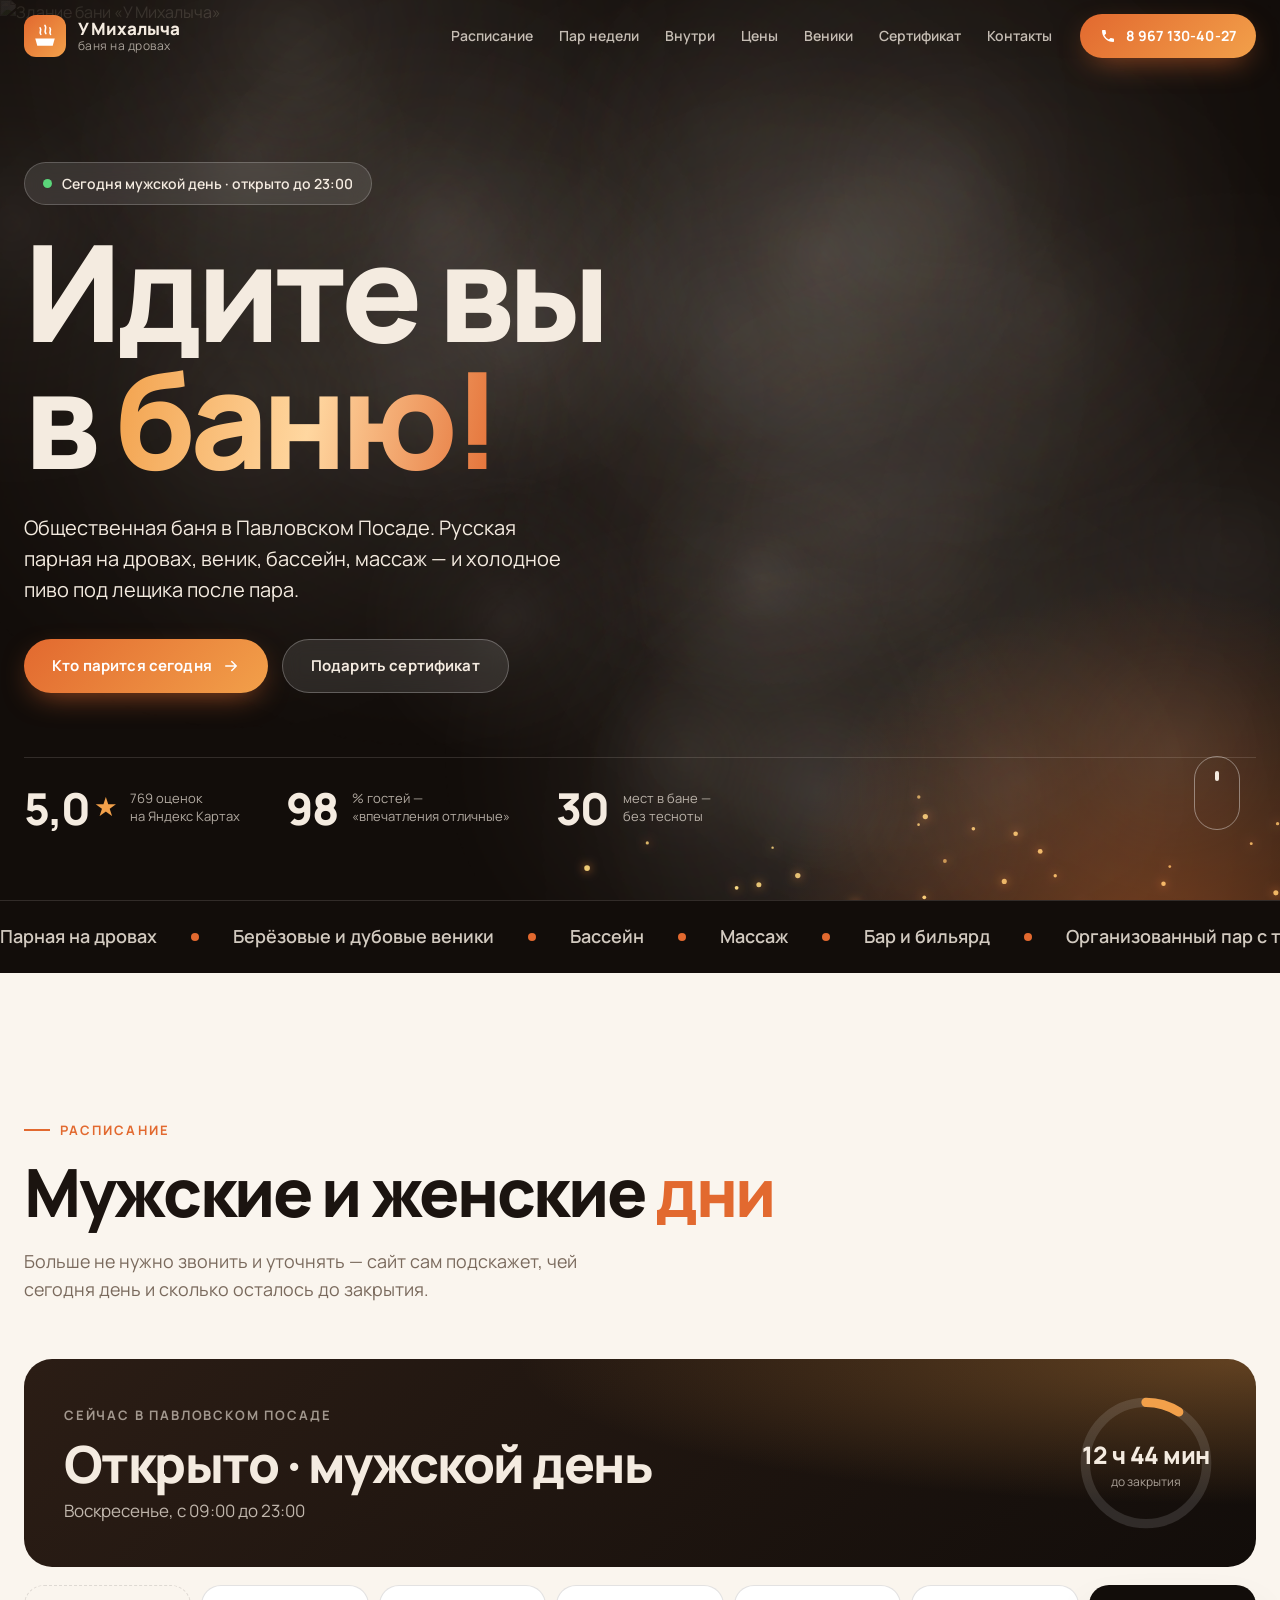
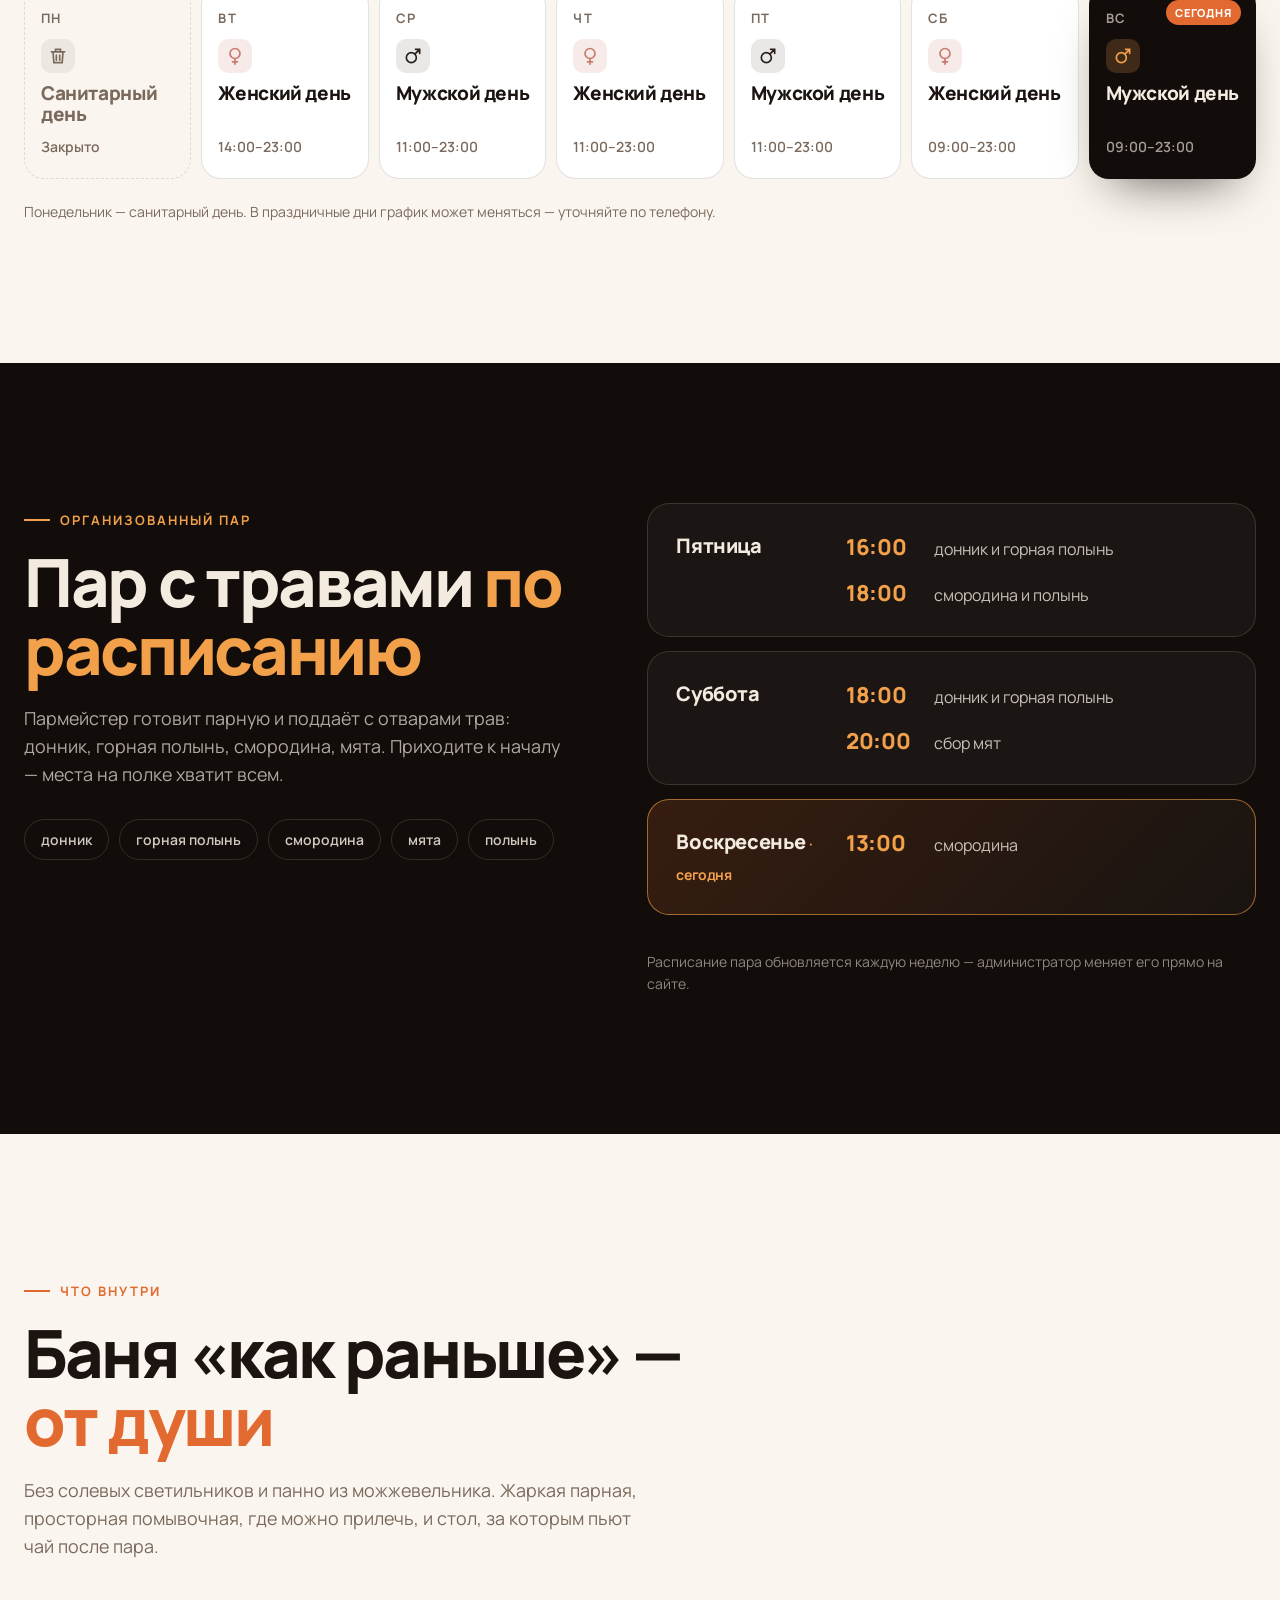
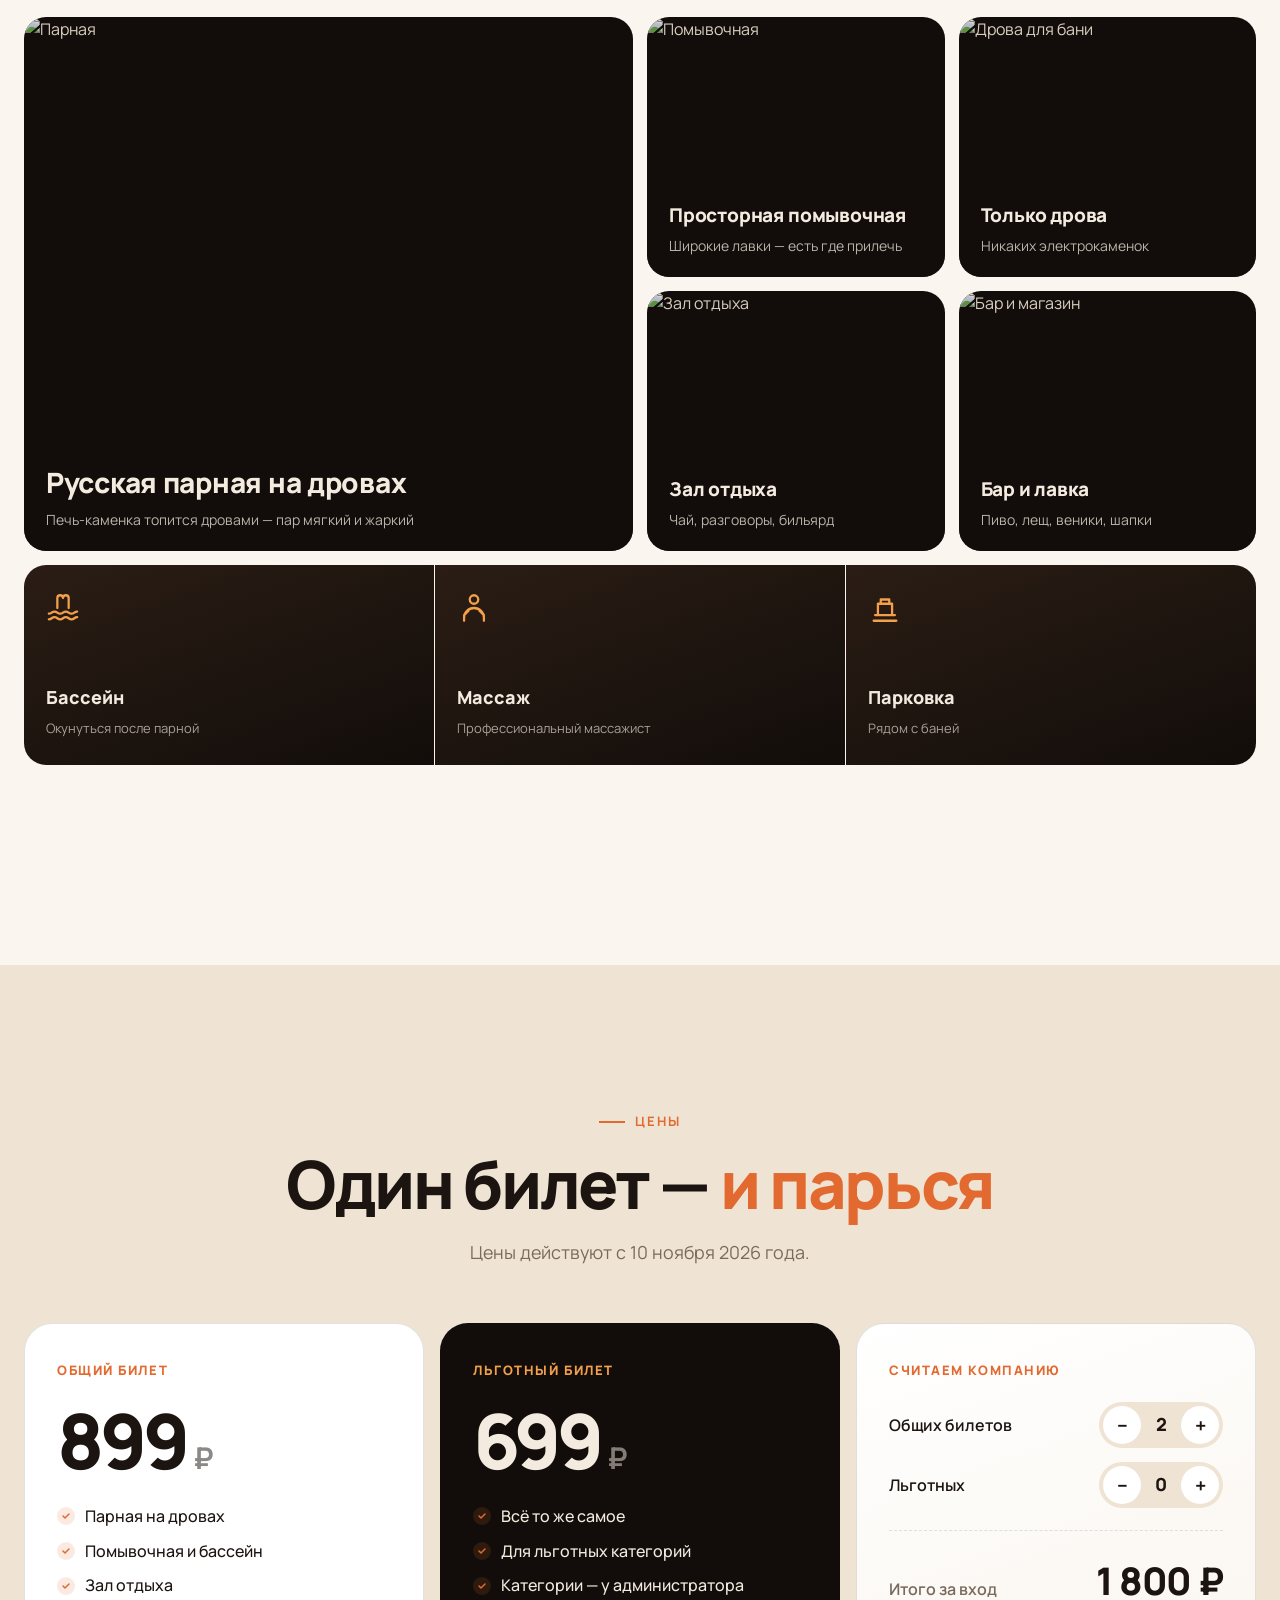
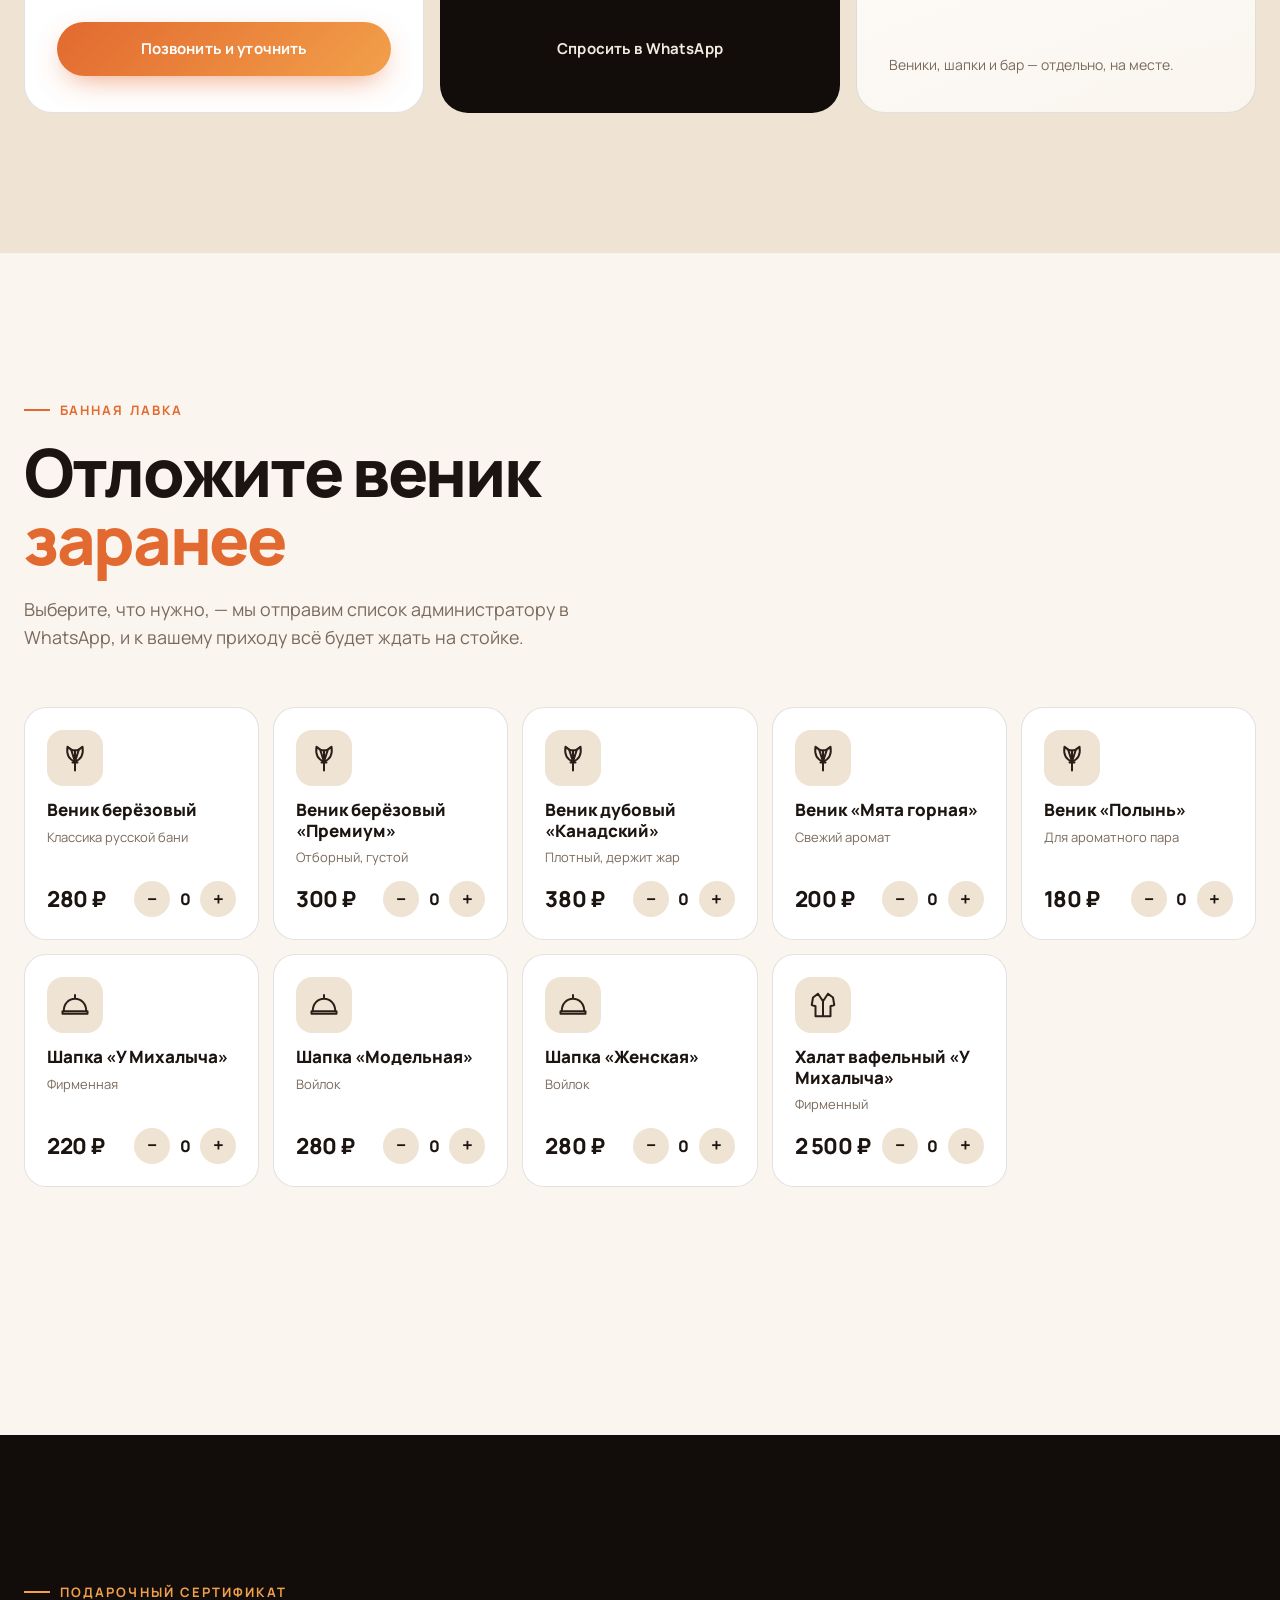
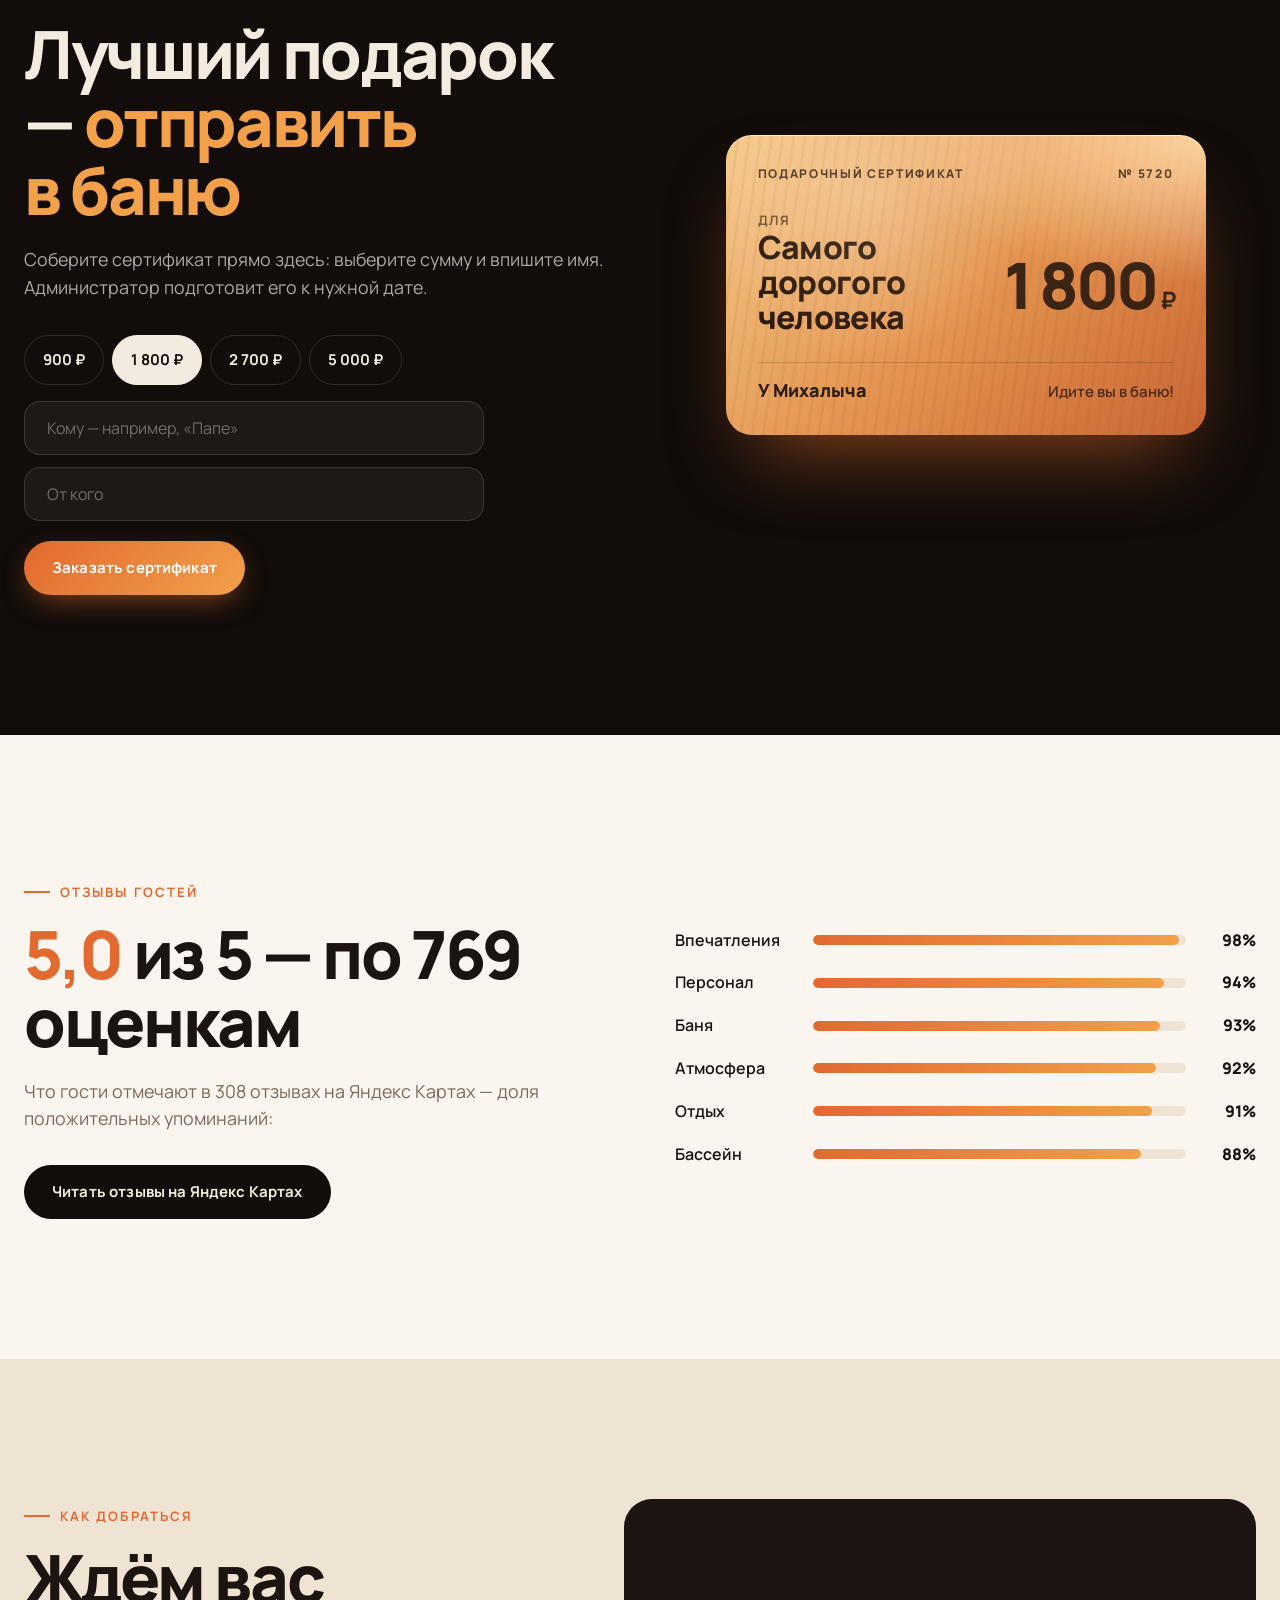
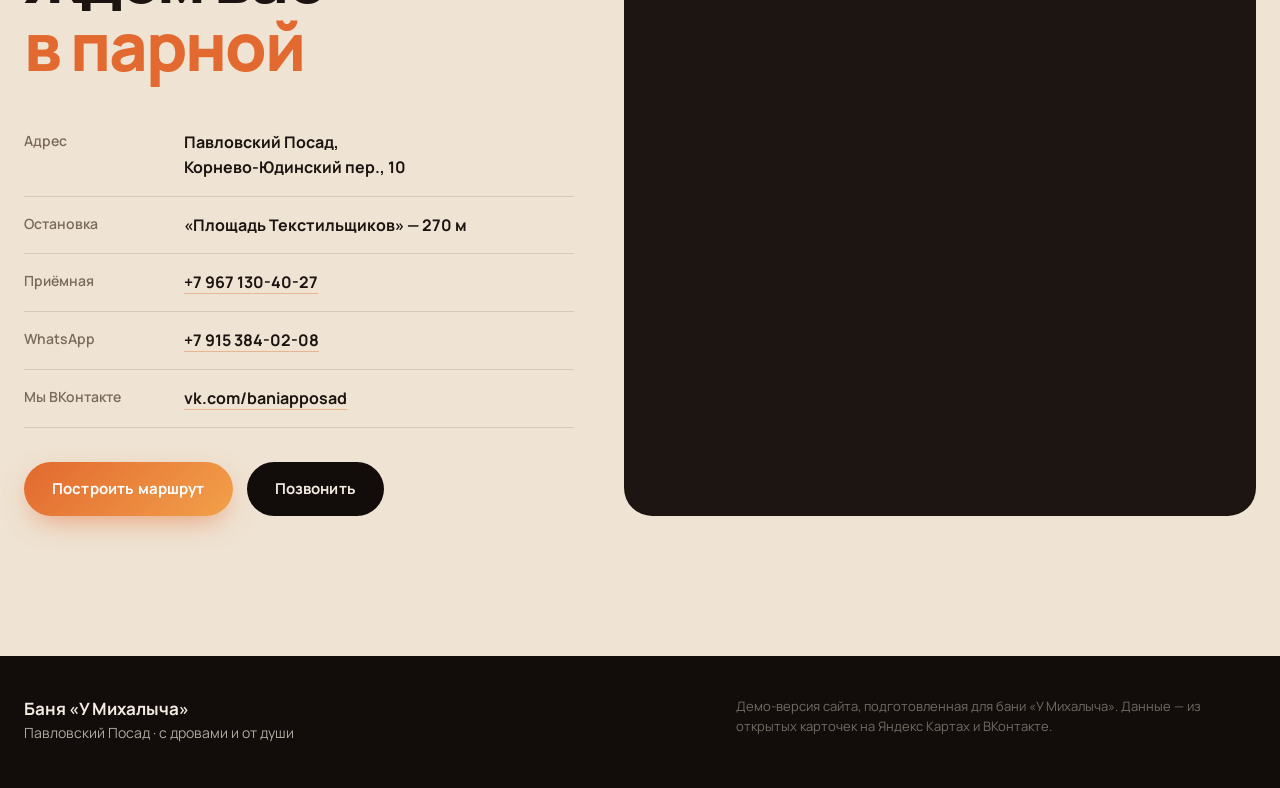
==== banya/index.html @ 4abc7ba4 "Папка бани: banya Co-Authored-By: Claude Opus 5.5 <noreply@anthropic.com>" ====
<!doctype html>
<html lang="ru">
<head>
  <meta charset="utf-8">
  <meta name="viewport" content="width=device-width, initial-scale=1">
  <meta name="robots" content="noindex, nofollow">
  <title>Баня «У Михалыча» — общественная баня на дровах в Павловском Посаде</title>
  <meta name="description" content="Русская парная на дровах, бассейн, массаж и бар. Расписание мужских и женских дней, цены, организованный пар, подарочные сертификаты. Павловский Посад, Корнево-Юдинский пер., 10.">
  <meta name="theme-color" content="#120d0a">
  <link rel="preconnect" href="https://fonts.googleapis.com">
  <link rel="preconnect" href="https://fonts.gstatic.com" crossorigin>
  <link href="https://fonts.googleapis.com/css2?family=Manrope:wght@300;400;500;600;700;800&display=swap" rel="stylesheet">
  <style>
/* ===== Баня «У Михалыча» ===== */
:root {
  --coal: #120d0a;
  --coal-2: #1c1511;
  --wood: #2a1f18;
  --cream: #f4ebe0;
  --paper: #faf5ee;
  --sand: #efe3d3;
  --ink: #1b1410;
  --muted: #7a6a5d;
  --ember: #e2692f;
  --ember-2: #f2a04a;
  --honey: #d9a35b;
  --rose: #c9786b;
  --line: rgba(27, 20, 16, .12);
  --line-light: rgba(244, 235, 224, .14);
  --radius: 22px;
  --ease: cubic-bezier(.2, .7, .2, 1);
  --header-h: 72px;
}

* { box-sizing: border-box; margin: 0; padding: 0; }
html { scroll-behavior: smooth; scroll-padding-top: var(--header-h); }
body {
  font-family: 'Manrope', system-ui, sans-serif;
  color: var(--ink);
  background: var(--paper);
  line-height: 1.55;
  -webkit-font-smoothing: antialiased;
  overflow-x: hidden;
}
img { display: block; max-width: 100%; }
a { color: inherit; text-decoration: none; }
button { font: inherit; cursor: pointer; border: 0; background: none; color: inherit; }
em { font-style: normal; font-weight: inherit; }

.container { width: min(1240px, 100% - 48px); margin-inline: auto; }

/* ===== Кнопки ===== */
.btn {
  display: inline-flex; align-items: center; justify-content: center; gap: 10px;
  min-height: 54px; padding: 0 28px; border-radius: 999px;
  font-weight: 700; font-size: 15px; letter-spacing: .01em; white-space: nowrap;
  transition: transform .35s var(--ease), background .3s, box-shadow .3s, color .3s;
}
.btn svg { width: 18px; height: 18px; transition: transform .35s var(--ease); }
.btn:hover { transform: translateY(-2px); }
.btn:hover svg { transform: translateX(3px); }
.btn-ember { background: linear-gradient(135deg, var(--ember), var(--ember-2)); color: #fff; box-shadow: 0 10px 30px -10px rgba(226, 105, 47, .7); }
.btn-ember:hover { box-shadow: 0 16px 40px -10px rgba(226, 105, 47, .85); }
.btn-glass { background: rgba(255, 255, 255, .1); color: var(--cream); border: 1px solid rgba(255, 255, 255, .25); backdrop-filter: blur(10px); }
.btn-glass:hover { background: rgba(255, 255, 255, .18); }
.btn-dark { background: var(--coal); color: var(--cream); }
.btn-sm { min-height: 44px; padding: 0 20px; font-size: 14px; }

/* ===== Шапка ===== */
.header {
  position: fixed; inset: 0 0 auto; z-index: 50; height: var(--header-h);
  display: flex; align-items: center; color: var(--cream);
  transition: background .4s, backdrop-filter .4s, box-shadow .4s;
}
.header.scrolled { background: rgba(18, 13, 10, .78); backdrop-filter: blur(16px) saturate(1.4); box-shadow: 0 1px 0 var(--line-light); }
.header-row { display: flex; align-items: center; gap: 28px; }
.logo { display: flex; align-items: center; gap: 12px; margin-right: auto; }
.logo-mark { width: 42px; height: 42px; border-radius: 12px; display: grid; place-items: center; background: linear-gradient(135deg, var(--ember), var(--ember-2)); color: #fff; }
.logo-mark svg { width: 26px; height: 26px; }
.logo-text { display: flex; flex-direction: column; line-height: 1.1; }
.logo-text b { font-size: 17px; font-weight: 800; }
.logo-text small { font-size: 12px; opacity: .65; letter-spacing: .04em; }
.nav { display: flex; gap: 26px; font-size: 14px; font-weight: 600; }
.nav a { opacity: .78; position: relative; transition: opacity .3s; }
.nav a::after { content: ''; position: absolute; left: 0; right: 0; bottom: -6px; height: 2px; background: var(--ember-2); transform: scaleX(0); transition: transform .35s var(--ease); transform-origin: left; }
.nav a:hover { opacity: 1; }
.nav a:hover::after { transform: scaleX(1); }
.header-call svg { width: 16px; height: 16px; }
.burger { display: none; width: 44px; height: 44px; border-radius: 12px; background: rgba(255, 255, 255, .1); position: relative; }
.burger i { position: absolute; left: 12px; right: 12px; height: 2px; background: currentColor; border-radius: 2px; transition: transform .35s var(--ease), top .35s var(--ease); }
.burger i:first-child { top: 17px; }
.burger i:last-child { top: 25px; }
.nav-open .burger i:first-child { top: 21px; transform: rotate(45deg); }
.nav-open .burger i:last-child { top: 21px; transform: rotate(-45deg); }

/* ===== Первый экран ===== */
.hero {
  position: relative; min-height: 100svh; display: flex; align-items: flex-end;
  color: var(--cream); background: var(--coal); overflow: hidden; isolation: isolate;
}
.hero-media { position: absolute; inset: 0; z-index: -3; }
.kb { position: absolute; inset: 0; animation: kb 26s ease-in-out infinite alternate; }
.kb img { width: 100%; height: 100%; object-fit: cover; filter: saturate(.85) contrast(1.05) brightness(.62) sepia(.25); }
@keyframes kb { from { transform: scale(1.06); } to { transform: scale(1.22) translate(-2%, -2%); } }
.hero::before {
  content: ''; position: absolute; inset: 0; z-index: -2;
  background:
    linear-gradient(180deg, rgba(18, 13, 10, .55) 0%, rgba(18, 13, 10, 0) 30%, rgba(18, 13, 10, .25) 55%, rgba(18, 13, 10, .95) 100%),
    linear-gradient(90deg, rgba(18, 13, 10, .7) 0%, rgba(18, 13, 10, 0) 70%);
}
.hero-glow { position: absolute; z-index: -1; width: 70vmax; height: 70vmax; right: -25vmax; bottom: -40vmax; border-radius: 50%; background: radial-gradient(circle, rgba(242, 120, 50, .42), rgba(242, 120, 50, 0) 60%); animation: glow 5s ease-in-out infinite alternate; pointer-events: none; }
@keyframes glow { from { opacity: .65; transform: scale(1); } to { opacity: 1; transform: scale(1.08); } }
.steam { position: absolute; inset: 0; width: 100%; height: 100%; z-index: -1; pointer-events: none; }
.hero-inner { padding: calc(var(--header-h) + 60px) 0 70px; }

.today-pill {
  display: inline-flex; align-items: center; gap: 10px; padding: 10px 18px; border-radius: 999px;
  background: rgba(255, 255, 255, .1); border: 1px solid rgba(255, 255, 255, .2); backdrop-filter: blur(12px);
  font-size: 14px; font-weight: 600; margin-bottom: 26px;
}
.dot { width: 9px; height: 9px; border-radius: 50%; background: #5bd67a; box-shadow: 0 0 0 0 rgba(91, 214, 122, .7); animation: pulse 2s infinite; }
.dot.closed { background: #e8584a; box-shadow: 0 0 0 0 rgba(232, 88, 74, .7); }
@keyframes pulse { 70% { box-shadow: 0 0 0 10px rgba(91, 214, 122, 0); } 100% { box-shadow: 0 0 0 0 rgba(91, 214, 122, 0); } }

.hero-title { font-size: clamp(54px, 10.5vw, 168px); line-height: .9; font-weight: 800; letter-spacing: -.045em; }
.hero-title em { background: linear-gradient(100deg, var(--ember-2), #ffd7a0 50%, var(--ember)); -webkit-background-clip: text; background-clip: text; color: transparent; padding-right: .06em; }
.split-line { display: block; overflow: hidden; padding-bottom: .04em; }
.split-line > span { display: inline-block; transform: translateY(110%); transition: transform 1.2s var(--ease); }
.loaded .split-line > span { transform: none; }
.loaded .split-line:nth-child(2) > span { transition-delay: .12s; }
.hero-sub { max-width: 560px; font-size: clamp(17px, 1.6vw, 20px); margin-top: 28px; opacity: .88; }
.hero-buttons { display: flex; flex-wrap: wrap; gap: 14px; margin-top: 34px; }
.hero-stats { display: flex; flex-wrap: wrap; gap: 14px 46px; margin-top: 64px; padding-top: 28px; border-top: 1px solid var(--line-light); }
.stat { display: flex; align-items: center; gap: 14px; }
.stat strong { font-size: 44px; font-weight: 800; letter-spacing: -.03em; line-height: 1; }
.stat strong i { font-style: normal; color: var(--ember-2); font-size: .6em; margin-left: 4px; vertical-align: .35em; }
.stat span { font-size: 13px; opacity: .7; line-height: 1.35; }
.scroll-hint { position: absolute; right: 40px; bottom: 70px; }
.ring { width: 46px; height: 74px; border-radius: 30px; border: 1.5px solid rgba(255, 255, 255, .4); display: block; position: relative; }
.ring i { position: absolute; left: 50%; top: 14px; width: 4px; height: 10px; margin-left: -2px; border-radius: 4px; background: var(--cream); animation: wheel 1.8s infinite; }
@keyframes wheel { 0% { opacity: 0; transform: translateY(0); } 30% { opacity: 1; } 100% { opacity: 0; transform: translateY(26px); } }

/* ===== Бегущая строка ===== */
.marquee { background: var(--coal); color: var(--cream); overflow: hidden; padding: 22px 0; border-top: 1px solid var(--line-light); }
.marquee-track { display: flex; align-items: center; gap: 34px; width: max-content; animation: marquee 38s linear infinite; }
.marquee span { font-size: 18px; font-weight: 600; white-space: nowrap; opacity: .85; }
.marquee i { width: 8px; height: 8px; border-radius: 50%; background: var(--ember); flex: none; }
@keyframes marquee { to { transform: translateX(-50%); } }

/* ===== Секции ===== */
.section { padding: clamp(80px, 11vw, 140px) 0; position: relative; }
.section-dark { background: var(--coal); color: var(--cream); }
.section-warm { background: var(--sand); }
.section-head { max-width: 760px; margin-bottom: 56px; }
.section-head.center { margin-inline: auto; text-align: center; }
.eyebrow { display: inline-flex; align-items: center; gap: 10px; font-size: 13px; font-weight: 700; letter-spacing: .16em; text-transform: uppercase; color: var(--ember); margin-bottom: 18px; }
.eyebrow::before { content: ''; width: 26px; height: 2px; background: currentColor; }
.section-dark .eyebrow { color: var(--ember-2); }
h2 { font-size: clamp(36px, 5.2vw, 70px); line-height: 1.02; letter-spacing: -.035em; font-weight: 800; }
h2 em { color: var(--ember); }
.section-dark h2 em { color: var(--ember-2); }
.lead { font-size: clamp(16px, 1.4vw, 19px); color: var(--muted); margin-top: 22px; max-width: 620px; }
.section-head.center .lead { margin-inline: auto; }
.section-dark .lead { color: rgba(244, 235, 224, .7); }
.note { font-size: 14px; color: var(--muted); margin-top: 22px; }
.note-light { color: rgba(244, 235, 224, .55); }

/* ===== Появление ===== */
.reveal { opacity: 0; transform: translateY(34px); transition: opacity 1s var(--ease), transform 1s var(--ease); }
.reveal[data-delay="1"] { transition-delay: .1s; }
.reveal[data-delay="2"] { transition-delay: .2s; }
.reveal[data-delay="3"] { transition-delay: .3s; }
.reveal[data-delay="4"] { transition-delay: .45s; }
.reveal.in { opacity: 1; transform: none; }

/* ===== Сейчас ===== */
.now-card {
  display: flex; align-items: center; justify-content: space-between; gap: 30px;
  padding: 34px 40px; border-radius: 28px; color: var(--cream); margin-bottom: 18px;
  background: radial-gradient(120% 140% at 100% 0%, rgba(242, 160, 74, .35), transparent 50%), linear-gradient(135deg, #2b1d15, var(--coal));
  position: relative; overflow: hidden;
}
.now-card.women { background: radial-gradient(120% 140% at 100% 0%, rgba(233, 140, 125, .45), transparent 50%), linear-gradient(135deg, #3a1f1d, var(--coal)); }
.now-card.closed { background: linear-gradient(135deg, #2a2522, #141110); }
.now-label { font-size: 13px; text-transform: uppercase; letter-spacing: .14em; opacity: .6; font-weight: 700; }
.now-title { font-size: clamp(30px, 4vw, 52px); font-weight: 800; letter-spacing: -.03em; line-height: 1.05; margin-top: 10px; }
.now-sub { font-size: 17px; opacity: .75; margin-top: 8px; }
.now-ring { position: relative; width: 140px; height: 140px; flex: none; }
.now-ring svg { width: 100%; height: 100%; transform: rotate(-90deg); }
.now-ring circle { fill: none; stroke-width: 8; }
.now-ring .track { stroke: rgba(255, 255, 255, .12); }
.now-ring .bar { stroke: url(#g) var(--ember-2); stroke: var(--ember-2); stroke-linecap: round; stroke-dasharray: 327; stroke-dashoffset: 327; transition: stroke-dashoffset 1.6s var(--ease); }
.now-ring-text { position: absolute; inset: 0; display: flex; flex-direction: column; align-items: center; justify-content: center; text-align: center; }
.now-ring-text b { font-size: 24px; font-weight: 800; letter-spacing: -.02em; }
.now-ring-text span { font-size: 12px; opacity: .65; }

.week { display: grid; grid-template-columns: repeat(7, 1fr); gap: 10px; }
.day {
  padding: 22px 16px 20px; border-radius: 20px; background: #fff; border: 1px solid var(--line);
  display: flex; flex-direction: column; gap: 10px; min-height: 170px; position: relative;
  transition: transform .4s var(--ease), box-shadow .4s;
}
.day:hover { transform: translateY(-4px); box-shadow: 0 20px 40px -24px rgba(27, 20, 16, .35); }
.day-name { font-size: 13px; font-weight: 700; text-transform: uppercase; letter-spacing: .1em; color: var(--muted); }
.day-type { font-size: 19px; font-weight: 800; letter-spacing: -.02em; line-height: 1.15; }
.day-time { font-size: 14px; color: var(--muted); margin-top: auto; font-weight: 600; }
.day-icon { width: 34px; height: 34px; border-radius: 10px; display: grid; place-items: center; }
.day-icon svg { width: 20px; height: 20px; }
.day.men .day-icon { background: rgba(42, 31, 24, .1); color: var(--wood); }
.day.women .day-icon { background: rgba(201, 120, 107, .15); color: var(--rose); }
.day.off { background: transparent; border-style: dashed; }
.day.off .day-type { color: var(--muted); }
.day.off .day-icon { background: rgba(27, 20, 16, .06); color: var(--muted); }
.day.today { background: var(--coal); color: var(--cream); border-color: transparent; box-shadow: 0 24px 50px -24px rgba(18, 13, 10, .7); }
.day.today .day-name, .day.today .day-time { color: rgba(244, 235, 224, .65); }
.day.today .day-icon { background: rgba(242, 160, 74, .2); color: var(--ember-2); }
.day.today::after { content: 'сегодня'; position: absolute; top: 14px; right: 14px; font-size: 11px; font-weight: 800; letter-spacing: .08em; text-transform: uppercase; padding: 4px 9px; border-radius: 999px; background: var(--ember); color: #fff; }

/* ===== Пар недели ===== */
.steam-grid { display: grid; grid-template-columns: 1fr 1.1fr; gap: 70px; align-items: start; }
.herbs { display: flex; flex-wrap: wrap; gap: 10px; margin-top: 30px; }
.herbs span { padding: 9px 16px; border-radius: 999px; border: 1px solid var(--line-light); font-size: 14px; font-weight: 600; color: rgba(244, 235, 224, .85); }
.timeline { display: flex; flex-direction: column; gap: 14px; }
.tl-item {
  display: grid; grid-template-columns: 150px 1fr; gap: 20px; padding: 26px 28px; border-radius: 22px;
  background: rgba(255, 255, 255, .04); border: 1px solid var(--line-light); transition: background .4s, border-color .4s;
}
.tl-item:hover { background: rgba(255, 255, 255, .07); }
.tl-item.is-today { border-color: rgba(242, 160, 74, .6); background: linear-gradient(135deg, rgba(226, 105, 47, .18), rgba(255, 255, 255, .03)); }
.tl-day { font-size: 20px; font-weight: 800; letter-spacing: -.02em; }
.tl-item.is-today .tl-day::after { content: ' · сегодня'; color: var(--ember-2); font-size: 14px; font-weight: 700; }
.tl-sessions { display: flex; flex-direction: column; gap: 12px; }
.tl-s { display: flex; align-items: baseline; gap: 16px; }
.tl-s b { font-size: 22px; font-weight: 800; color: var(--ember-2); min-width: 72px; letter-spacing: -.02em; }
.tl-s span { color: rgba(244, 235, 224, .8); }

/* ===== Бенто ===== */
.bento { display: grid; grid-template-columns: repeat(4, 1fr); grid-auto-rows: 260px; gap: 14px; }
.tile { position: relative; border-radius: var(--radius); overflow: hidden; background: var(--coal); color: var(--cream); }
.tile-xl { grid-column: span 2; grid-row: span 2; }
.tile img { width: 100%; height: 100%; object-fit: cover; filter: saturate(.9) sepia(.15) brightness(.85); transition: transform 1.2s var(--ease), filter .6s; }
.tile:hover img { transform: scale(1.06); filter: saturate(1) sepia(.05) brightness(.95); }
.tile figcaption { position: absolute; inset: auto 0 0; padding: 60px 22px 20px; background: linear-gradient(transparent, rgba(18, 13, 10, .85)); display: flex; flex-direction: column; gap: 4px; }
.tile figcaption b { font-size: 19px; font-weight: 800; letter-spacing: -.01em; }
.tile-xl figcaption b { font-size: 28px; }
.tile figcaption span { font-size: 14px; opacity: .75; }
.tile-feature { grid-column: 1 / -1; grid-row: auto; height: 200px; display: grid; grid-template-columns: repeat(3, 1fr); gap: 1px; background: var(--line-light); }
.feat { background: linear-gradient(160deg, #2b1d15, var(--coal)); padding: 26px 22px; display: flex; flex-direction: column; gap: 6px; }
.feat svg { width: 34px; height: 34px; fill: none; stroke: var(--ember-2); stroke-width: 1.6; stroke-linecap: round; stroke-linejoin: round; margin-bottom: auto; }
.feat b { font-size: 18px; font-weight: 800; margin-top: 18px; }
.feat span { font-size: 13px; opacity: .65; }

/* ===== Цены ===== */
.price-grid { display: grid; grid-template-columns: repeat(3, 1fr); gap: 16px; }
.price-card { background: #fff; border-radius: 28px; padding: 36px 32px; display: flex; flex-direction: column; gap: 22px; border: 1px solid var(--line); }
.price-card-alt { background: var(--coal); color: var(--cream); border-color: transparent; }
.price-tag { font-size: 13px; font-weight: 800; letter-spacing: .12em; text-transform: uppercase; color: var(--ember); }
.price-card-alt .price-tag { color: var(--ember-2); }
.price { display: flex; align-items: baseline; gap: 6px; }
.price b { font-size: 76px; font-weight: 800; letter-spacing: -.05em; line-height: 1; }
.price span { font-size: 30px; font-weight: 700; opacity: .5; }
.price-card ul { list-style: none; display: flex; flex-direction: column; gap: 10px; margin-bottom: auto; }
.price-card li { display: flex; gap: 10px; align-items: center; font-weight: 500; }
.price-card li::before { content: ''; width: 18px; height: 18px; flex: none; border-radius: 50%; background: rgba(226, 105, 47, .14) url("data:image/svg+xml,%3Csvg xmlns='http://www.w3.org/2000/svg' viewBox='0 0 24 24' fill='none' stroke='%23e2692f' stroke-width='3' stroke-linecap='round' stroke-linejoin='round'%3E%3Cpath d='m6 12 4 4 8-8'/%3E%3C/svg%3E") center / 12px no-repeat; }
.price-card-calc { background: linear-gradient(160deg, #fff, var(--paper)); }
.calc { display: flex; flex-direction: column; gap: 14px; }
.calc label { display: flex; align-items: center; justify-content: space-between; font-weight: 600; }
.stepper { display: flex; align-items: center; gap: 4px; background: var(--sand); border-radius: 999px; padding: 4px; }
.stepper button { width: 38px; height: 38px; border-radius: 50%; background: #fff; font-size: 20px; font-weight: 700; transition: background .2s, color .2s; }
.stepper button:hover { background: var(--ember); color: #fff; }
.stepper output { min-width: 32px; text-align: center; font-weight: 800; font-size: 18px; }
.calc-total { display: flex; align-items: baseline; justify-content: space-between; padding-top: 20px; border-top: 1px dashed var(--line); }
.calc-total span { color: var(--muted); font-weight: 600; }
.calc-total b { font-size: 38px; font-weight: 800; letter-spacing: -.03em; }

/* ===== Лавка ===== */
.shop-grid { display: grid; grid-template-columns: repeat(auto-fill, minmax(220px, 1fr)); gap: 14px; }
.item { background: #fff; border: 1px solid var(--line); border-radius: 22px; padding: 22px; display: flex; flex-direction: column; gap: 14px; transition: border-color .3s, transform .4s var(--ease), box-shadow .4s; }
.item:hover { transform: translateY(-3px); box-shadow: 0 20px 40px -26px rgba(27, 20, 16, .4); }
.item.added { border-color: var(--ember); }
.item-ico { width: 56px; height: 56px; border-radius: 16px; display: grid; place-items: center; background: var(--sand); color: var(--wood); }
.item-ico svg { width: 30px; height: 30px; fill: none; stroke: currentColor; stroke-width: 1.6; stroke-linecap: round; stroke-linejoin: round; }
.item b { font-size: 17px; font-weight: 800; line-height: 1.2; }
.item small { color: var(--muted); font-size: 13px; margin-top: -8px; }
.item-row { display: flex; align-items: center; justify-content: space-between; margin-top: auto; }
.item-price { font-size: 22px; font-weight: 800; letter-spacing: -.02em; }
.item-ctrl { display: flex; align-items: center; gap: 4px; }
.item-ctrl button { width: 36px; height: 36px; border-radius: 50%; background: var(--sand); font-size: 19px; font-weight: 700; transition: background .2s, color .2s; }
.item-ctrl button:hover, .item.added .item-ctrl .plus { background: var(--ember); color: #fff; }
.item-ctrl output { min-width: 22px; text-align: center; font-weight: 800; }
.cart-bar {
  position: sticky; bottom: 20px; margin-top: 26px; z-index: 5;
  display: flex; align-items: center; justify-content: space-between; gap: 20px;
  padding: 14px 14px 14px 28px; border-radius: 999px; background: rgba(18, 13, 10, .9); color: var(--cream); backdrop-filter: blur(14px);
  transform: translateY(30px); opacity: 0; pointer-events: none; transition: transform .5s var(--ease), opacity .5s;
}
.cart-bar.show { transform: none; opacity: 1; pointer-events: auto; }
.cart-bar div { display: flex; gap: 16px; align-items: baseline; }
.cart-bar span { opacity: .7; font-size: 14px; }
.cart-bar b { font-size: 22px; font-weight: 800; }

/* ===== Сертификат ===== */
.gift-grid { display: grid; grid-template-columns: 1fr 1fr; gap: 70px; align-items: center; }
.gift-form { display: flex; flex-direction: column; gap: 12px; margin-top: 34px; max-width: 460px; }
.chips { display: flex; flex-wrap: wrap; gap: 8px; margin-bottom: 4px; }
.chips button { padding: 12px 18px; border-radius: 999px; border: 1px solid var(--line-light); font-weight: 700; font-size: 15px; transition: background .3s, border-color .3s, color .3s; }
.chips button.on, .chips button:hover { background: var(--cream); color: var(--coal); border-color: var(--cream); }
.gift-form input {
  height: 54px; padding: 0 22px; border-radius: 16px; border: 1px solid var(--line-light); background: rgba(255, 255, 255, .05);
  color: var(--cream); font: inherit; font-size: 16px; outline: none; transition: border-color .3s, background .3s;
}
.gift-form input::placeholder { color: rgba(244, 235, 224, .4); }
.gift-form input:focus { border-color: var(--ember-2); background: rgba(255, 255, 255, .08); }
.gift-form .btn { margin-top: 8px; align-self: flex-start; }
.gift-stage { perspective: 1200px; display: grid; place-items: center; }
.gift-card {
  width: min(480px, 100%); aspect-ratio: 1.6; border-radius: 26px; padding: 30px 32px; position: relative; overflow: hidden;
  display: grid; grid-template-rows: auto 1fr auto; color: #2b1a10;
  background:
    radial-gradient(120% 90% at 100% 0%, rgba(255, 220, 170, .9), transparent 55%),
    repeating-linear-gradient(98deg, rgba(120, 70, 30, .07) 0 3px, transparent 3px 11px),
    linear-gradient(135deg, #f6c98a, #e3914d 55%, #c96534);
  box-shadow: 0 40px 80px -30px rgba(226, 105, 47, .6), inset 0 1px 0 rgba(255, 255, 255, .6);
  transform-style: preserve-3d; transition: transform .25s ease-out;
}
.gc-shine { position: absolute; inset: 0; background: radial-gradient(circle at var(--mx, 30%) var(--my, 20%), rgba(255, 255, 255, .55), transparent 40%); mix-blend-mode: soft-light; pointer-events: none; }
.gc-top { display: flex; justify-content: space-between; font-size: 12px; font-weight: 800; letter-spacing: .14em; text-transform: uppercase; opacity: .75; }
.gc-name { align-self: center; display: flex; flex-direction: column; }
.gc-name small { font-size: 13px; font-weight: 700; letter-spacing: .12em; text-transform: uppercase; opacity: .6; }
.gc-name b { font-size: clamp(22px, 3vw, 32px); font-weight: 800; letter-spacing: -.02em; line-height: 1.1; }
.gc-amount { position: absolute; right: 30px; top: 50%; transform: translateY(-50%); display: flex; align-items: baseline; gap: 4px; opacity: .9; }
.gc-amount b { font-size: clamp(40px, 6vw, 64px); font-weight: 800; letter-spacing: -.05em; }
.gc-amount span { font-size: 24px; font-weight: 700; }
.gc-name { padding-right: 150px; }
.gc-bottom { display: flex; justify-content: space-between; align-items: baseline; border-top: 1px solid rgba(43, 26, 16, .2); padding-top: 14px; }
.gc-bottom b { font-size: 18px; font-weight: 800; }
.gc-bottom span { font-size: 15px; font-weight: 600; opacity: .8; }

/* ===== Отзывы ===== */
.reviews-grid { display: grid; grid-template-columns: 1fr 1fr; gap: 70px; align-items: center; }
.reviews-grid .btn { margin-top: 32px; }
.bars { display: flex; flex-direction: column; gap: 18px; }
.bar-row { display: grid; grid-template-columns: 120px 1fr 52px; gap: 18px; align-items: center; font-weight: 600; }
.bar-row b { text-align: right; font-weight: 800; }
.bar { height: 10px; border-radius: 10px; background: var(--sand); overflow: hidden; }
.bar i { display: block; height: 100%; width: 0; border-radius: inherit; background: linear-gradient(90deg, var(--ember), var(--ember-2)); transition: width 1.6s var(--ease) .2s; }
.bar-row.in .bar i { width: var(--v); }

/* ===== Контакты ===== */
.contacts-grid { display: grid; grid-template-columns: 1fr 1.15fr; gap: 50px; align-items: stretch; }
.contact-list { list-style: none; margin-top: 34px; display: flex; flex-direction: column; }
.contact-list li { display: grid; grid-template-columns: 140px 1fr; gap: 20px; padding: 16px 0; border-bottom: 1px solid var(--line); }
.contact-list span { color: var(--muted); font-size: 14px; font-weight: 600; }
.contact-list b { font-weight: 700; }
.contact-list a { border-bottom: 1px solid rgba(226, 105, 47, .4); transition: color .3s; }
.contact-list a:hover { color: var(--ember); }
.map { border-radius: 28px; overflow: hidden; min-height: 460px; background: var(--coal-2); position: relative; }
/* iframe выше контейнера: рекламные карточки виджета уходят за нижний край */
.map iframe { position: absolute; inset: 0 0 auto; width: 100%; height: calc(100% + 132px); border: 0; filter: sepia(.15) saturate(.9); }

/* ===== Подвал ===== */
.footer { background: var(--coal); color: rgba(244, 235, 224, .7); padding: 40px 0 44px; }
.footer-row { display: flex; justify-content: space-between; gap: 30px; flex-wrap: wrap; font-size: 14px; }
.footer-row b { display: block; color: var(--cream); font-size: 17px; }
.demo-note { max-width: 520px; opacity: .6; font-size: 13px; }

.mobile-bar { display: none; }

/* ===== Адаптив ===== */
@media (max-width: 1100px) {
  .nav { display: none; }
  .burger { display: block; }
  .nav-open .nav {
    display: flex; position: fixed; inset: var(--header-h) 0 auto; flex-direction: column; gap: 0;
    background: rgba(18, 13, 10, .97); backdrop-filter: blur(16px); padding: 10px 24px 26px; font-size: 20px;
  }
  .nav-open .nav a { padding: 14px 0; border-bottom: 1px solid var(--line-light); opacity: 1; }
  .nav-open .nav a::after { display: none; }
  .nav-open .header { background: rgba(18, 13, 10, .97); }
  .week { grid-template-columns: repeat(4, 1fr); }
  .steam-grid, .gift-grid, .reviews-grid { grid-template-columns: 1fr; gap: 46px; }
  .bento { grid-template-columns: repeat(2, 1fr); grid-auto-rows: 230px; }
  .price-grid { grid-template-columns: 1fr 1fr; }
  .price-card-calc { grid-column: span 2; }
}

@media (max-width: 720px) {
  :root { --header-h: 64px; }
  .container { width: calc(100% - 32px); }
  .header-call { display: none; }
  .logo-mark { width: 38px; height: 38px; }
  .hero-inner { padding-bottom: 110px; }
  .hero-stats { gap: 18px 28px; margin-top: 44px; }
  .stat strong { font-size: 34px; }
  .scroll-hint { display: none; }
  .hero-buttons .btn { flex: 1 1 auto; }
  .marquee span { font-size: 15px; }
  .now-card { flex-direction: column; align-items: flex-start; padding: 28px 24px; }
  .now-card { gap: 20px; }
  .now-ring { width: 116px; height: 116px; align-self: flex-start; }
  .now-ring-text b { font-size: 20px; }
  .week { grid-template-columns: 1fr; gap: 8px; }
  .day { min-height: 0; flex-direction: row; align-items: center; padding: 16px 18px; gap: 14px; }
  .day-name { width: 34px; }
  .day-time { margin: 0 0 0 auto; }
  .day.today::after { display: none; }
  .day-type { font-size: 17px; white-space: nowrap; }
  .day-type .d-w { display: none; }
  .day-time { white-space: nowrap; }
  .tl-item { grid-template-columns: 1fr; gap: 12px; padding: 22px; }
  .bento { grid-template-columns: 1fr; grid-auto-rows: 240px; }
  .tile-xl, .tile-feature { grid-column: auto; grid-row: auto; }
  .tile-xl { height: 340px; }
  .tile-feature { grid-template-columns: 1fr; height: auto; }
  .feat { flex-direction: row; align-items: center; flex-wrap: wrap; gap: 4px 14px; padding: 20px; }
  .feat svg { margin: 0; }
  .feat b { margin: 0; }
  .feat span { width: 100%; padding-left: 48px; margin-top: -6px; }
  .price-grid { grid-template-columns: 1fr; }
  .price-card-calc { grid-column: auto; }
  .price b { font-size: 64px; }
  .shop-grid { grid-template-columns: 1fr 1fr; gap: 10px; }
  .item { padding: 16px; }
  .item-ico { width: 46px; height: 46px; }
  .item b { font-size: 15px; }
  .item-row { flex-direction: column; align-items: flex-start; gap: 10px; }
  .cart-bar { bottom: 84px; border-radius: 22px; padding: 12px 12px 12px 18px; }
  .cart-bar .btn { padding: 0 16px; min-height: 46px; font-size: 14px; }
  .cart-bar div { flex-direction: column; gap: 0; }
  .gift-card { padding: 22px; aspect-ratio: auto; grid-template-rows: auto auto auto auto; gap: 14px; }
  .gc-name { padding-right: 0; margin-top: 10px; }
  .gc-amount { position: static; transform: none; }
  .bar-row { grid-template-columns: 96px 1fr 44px; gap: 12px; font-size: 14px; }
  .contact-list li { grid-template-columns: 1fr; gap: 2px; }
  .map { min-height: 380px; }
  .footer { padding-bottom: 110px; }
  .mobile-bar {
    display: grid; grid-template-columns: repeat(3, 1fr); position: fixed; left: 12px; right: 12px; bottom: 12px; z-index: 40;
    background: rgba(18, 13, 10, .92); backdrop-filter: blur(14px); border-radius: 20px; padding: 6px; box-shadow: 0 16px 40px -10px rgba(0, 0, 0, .5);
  }
  .mobile-bar a { display: flex; flex-direction: column; align-items: center; gap: 3px; padding: 9px 0; color: var(--cream); font-size: 12px; font-weight: 700; border-radius: 14px; }
  .mobile-bar a:first-child { background: linear-gradient(135deg, var(--ember), var(--ember-2)); }
  .mobile-bar svg { width: 20px; height: 20px; }
}

@media (prefers-reduced-motion: reduce) {
  *, *::before, *::after { animation: none !important; transition: none !important; }
  .reveal { opacity: 1; transform: none; }
  .split-line > span { transform: none; }
}

</style>
</head>
<body>

<!-- ===== Шапка ===== -->
<header class="header" id="header">
  <div class="container header-row">
    <a class="logo" href="#top" aria-label="Баня «У Михалыча»">
      <span class="logo-mark"><svg viewBox="0 0 32 32" fill="none"><path d="M16 3c3 4-2 6 1 10M10 6c2.4 3.2-1.6 4.8.8 8M22 6c2.4 3.2-1.6 4.8.8 8" stroke="currentColor" stroke-width="2" stroke-linecap="round"/><path d="M4 19h24l-2.5 9h-19L4 19Z" fill="currentColor"/></svg></span>
      <span class="logo-text"><b>У Михалыча</b><small>баня на дровах</small></span>
    </a>
    <nav class="nav" id="nav">
      <a href="#schedule">Расписание</a>
      <a href="#steam">Пар недели</a>
      <a href="#inside">Внутри</a>
      <a href="#prices">Цены</a>
      <a href="#shop">Веники</a>
      <a href="#gift">Сертификат</a>
      <a href="#contacts">Контакты</a>
    </nav>
    <a class="btn btn-ember btn-sm header-call" href="tel:+79671304027"><svg viewBox="0 0 24 24"><path d="M6.6 10.8a15.1 15.1 0 0 0 6.6 6.6l2.2-2.2c.3-.3.7-.4 1-.2 1.1.4 2.3.6 3.6.6.6 0 1 .4 1 1V20c0 .6-.4 1-1 1A17 17 0 0 1 3 4c0-.6.4-1 1-1h3.5c.6 0 1 .4 1 1 0 1.3.2 2.5.6 3.6.1.3 0 .7-.2 1l-2.3 2.2Z" fill="currentColor"/></svg><span>8 967 130-40-27</span></a>
    <button class="burger" id="burger" aria-label="Меню"><i></i><i></i></button>
  </div>
</header>

<main id="top">

  <!-- ===== Первый экран ===== -->
  <section class="hero">
    <div class="hero-media"><div class="kb"><img src="https://avatars.mds.yandex.net/get-altay/13897576/2a00000192390ff30891bc70c569aa4fcd4f/XXXL" alt="Здание бани «У Михалыча»"></div></div>
    <canvas class="steam" id="steamCanvas" aria-hidden="true"></canvas>
    <div class="hero-glow" aria-hidden="true"></div>

    <div class="container hero-inner">
      <div class="today-pill reveal" id="todayPill">
        <span class="dot"></span><span id="todayText">Загружаем расписание…</span>
      </div>
      <h1 class="hero-title">
        <span class="split-line"><span>Идите вы</span></span>
        <span class="split-line"><span>в <em>баню!</em></span></span>
      </h1>
      <p class="hero-sub reveal" data-delay="2">Общественная баня в Павловском Посаде. Русская парная на&nbsp;дровах, веник, бассейн, массаж — и&nbsp;холодное пиво под лещика после пара.</p>
      <div class="hero-buttons reveal" data-delay="3">
        <a class="btn btn-ember" href="#schedule">Кто парится сегодня
          <svg viewBox="0 0 24 24" fill="none" stroke="currentColor" stroke-width="2" stroke-linecap="round" stroke-linejoin="round"><path d="M5 12h14M13 6l6 6-6 6"/></svg></a>
        <a class="btn btn-glass" href="#gift">Подарить сертификат</a>
      </div>

      <div class="hero-stats reveal" data-delay="4">
        <div class="stat"><strong>5,0<i>★</i></strong><span>769 оценок<br>на Яндекс Картах</span></div>
        <div class="stat"><strong data-count="98">0</strong><span>% гостей —<br>«впечатления отличные»</span></div>
        <div class="stat"><strong data-count="30">0</strong><span>мест в бане —<br>без тесноты</span></div>
      </div>
    </div>

    <a class="scroll-hint" href="#schedule" aria-label="Листайте вниз"><span class="ring"><i></i></span></a>
  </section>

  <!-- ===== Бегущая строка ===== -->
  <div class="marquee" aria-hidden="true">
    <div class="marquee-track">
      <span>Парная на дровах</span><i></i><span>Берёзовые и дубовые веники</span><i></i><span>Бассейн</span><i></i><span>Массаж</span><i></i><span>Бар и бильярд</span><i></i><span>Организованный пар с травами</span><i></i><span>Льготные билеты</span><i></i>
      <span>Парная на дровах</span><i></i><span>Берёзовые и дубовые веники</span><i></i><span>Бассейн</span><i></i><span>Массаж</span><i></i><span>Бар и бильярд</span><i></i><span>Организованный пар с травами</span><i></i><span>Льготные билеты</span><i></i>
    </div>
  </div>

  <!-- ===== Расписание ===== -->
  <section class="section" id="schedule">
    <div class="container">
      <div class="section-head">
        <span class="eyebrow reveal">Расписание</span>
        <h2 class="reveal" data-delay="1">Мужские и женские <em>дни</em></h2>
        <p class="lead reveal" data-delay="2">Больше не нужно звонить и уточнять — сайт сам подскажет, чей сегодня день и сколько осталось до закрытия.</p>
      </div>

      <div class="now-card reveal" id="nowCard">
        <div class="now-left">
          <span class="now-label">Сейчас в Павловском Посаде</span>
          <div class="now-title" id="nowTitle">—</div>
          <div class="now-sub" id="nowSub"></div>
        </div>
        <div class="now-ring">
          <svg viewBox="0 0 120 120"><circle cx="60" cy="60" r="52" class="track"/><circle cx="60" cy="60" r="52" class="bar" id="nowBar"/></svg>
          <div class="now-ring-text"><b id="nowTimer">—</b><span id="nowTimerLabel"></span></div>
        </div>
      </div>

      <div class="week" id="week"></div>
      <p class="note reveal">Понедельник — санитарный день. В праздничные дни график может меняться — уточняйте по телефону.</p>
    </div>
  </section>

  <!-- ===== Пар недели ===== -->
  <section class="section section-dark" id="steam">
    <div class="container steam-grid">
      <div class="steam-intro">
        <span class="eyebrow reveal">Организованный пар</span>
        <h2 class="reveal" data-delay="1">Пар с травами <em>по расписанию</em></h2>
        <p class="lead reveal" data-delay="2">Пармейстер готовит парную и поддаёт с отварами трав: донник, горная полынь, смородина, мята. Приходите к началу — места на полке хватит всем.</p>
        <div class="herbs reveal" data-delay="3">
          <span>донник</span><span>горная полынь</span><span>смородина</span><span>мята</span><span>полынь</span>
        </div>
      </div>
      <div class="timeline" id="timeline">
        <div class="tl-item reveal" data-day="5">
          <div class="tl-day">Пятница</div>
          <div class="tl-sessions">
            <div class="tl-s"><b>16:00</b><span>донник и горная полынь</span></div>
            <div class="tl-s"><b>18:00</b><span>смородина и полынь</span></div>
          </div>
        </div>
        <div class="tl-item reveal" data-delay="1" data-day="6">
          <div class="tl-day">Суббота</div>
          <div class="tl-sessions">
            <div class="tl-s"><b>18:00</b><span>донник и горная полынь</span></div>
            <div class="tl-s"><b>20:00</b><span>сбор мят</span></div>
          </div>
        </div>
        <div class="tl-item reveal" data-delay="2" data-day="0">
          <div class="tl-day">Воскресенье</div>
          <div class="tl-sessions">
            <div class="tl-s"><b>13:00</b><span>смородина</span></div>
          </div>
        </div>
        <p class="note note-light">Расписание пара обновляется каждую неделю — администратор меняет его прямо на сайте.</p>
      </div>
    </div>
  </section>

  <!-- ===== Внутри ===== -->
  <section class="section" id="inside">
    <div class="container">
      <div class="section-head">
        <span class="eyebrow reveal">Что внутри</span>
        <h2 class="reveal" data-delay="1">Баня «как раньше» — <em>от&nbsp;души</em></h2>
        <p class="lead reveal" data-delay="2">Без солевых светильников и панно из можжевельника. Жаркая парная, просторная помывочная, где можно прилечь, и стол, за которым пьют чай после пара.</p>
      </div>
      <div class="bento">
        <figure class="tile tile-xl reveal">
          <img src="https://avatars.mds.yandex.net/get-altay/6998076/2a00000182db28119f2542bffef15c6e2815/XL" alt="Парная" loading="lazy">
          <figcaption><b>Русская парная на дровах</b><span>Печь-каменка топится дровами — пар мягкий и жаркий</span></figcaption>
        </figure>
        <figure class="tile reveal" data-delay="1">
          <img src="https://avatars.mds.yandex.net/get-altay/7044542/2a00000182db28ac4c11d0a8f8dfd73d318b/XL" alt="Помывочная" loading="lazy">
          <figcaption><b>Просторная помывочная</b><span>Широкие лавки — есть где прилечь</span></figcaption>
        </figure>
        <figure class="tile reveal" data-delay="2">
          <img src="https://avatars.mds.yandex.net/get-altay/15185043/2a000001945b7aa18f36890ab26d04585c9c/XL" alt="Дрова для бани" loading="lazy">
          <figcaption><b>Только дрова</b><span>Никаких электрокаменок</span></figcaption>
        </figure>
        <figure class="tile reveal" data-delay="1">
          <img src="https://avatars.mds.yandex.net/get-altay/20756808/2a000001a02e2b536235e10b4ef6c050caf2/XL" alt="Зал отдыха" loading="lazy">
          <figcaption><b>Зал отдыха</b><span>Чай, разговоры, бильярд</span></figcaption>
        </figure>
        <figure class="tile reveal" data-delay="2">
          <img src="https://avatars.mds.yandex.net/get-altay/777564/2a00000189876077962a7da3e752347fd2cb/XL" alt="Бар и магазин" loading="lazy">
          <figcaption><b>Бар и лавка</b><span>Пиво, лещ, веники, шапки</span></figcaption>
        </figure>
        <div class="tile tile-feature reveal" data-delay="3">
          <div class="feat"><svg viewBox="0 0 24 24"><path d="M2 16c2 0 2-1.5 4-1.5S8 16 10 16s2-1.5 4-1.5 2 1.5 4 1.5 2-1.5 4-1.5M2 20c2 0 2-1.5 4-1.5S8 20 10 20s2-1.5 4-1.5 2 1.5 4 1.5 2-1.5 4-1.5M8 12V5a2 2 0 0 1 4 0M16 12V5a2 2 0 0 0-4 0" /></svg><b>Бассейн</b><span>Окунуться после парной</span></div>
          <div class="feat"><svg viewBox="0 0 24 24"><path d="M12 3a3 3 0 1 1 0 6 3 3 0 0 1 0-6ZM5 21v-2a7 7 0 0 1 14 0v2M8 14l-3 3M16 14l3 3"/></svg><b>Массаж</b><span>Профессиональный массажист</span></div>
          <div class="feat"><svg viewBox="0 0 24 24"><path d="M5 17h14M7 17V9h10v8M9 9V6h6v3M4 21h16"/></svg><b>Парковка</b><span>Рядом с баней</span></div>
        </div>
      </div>
    </div>
  </section>

  <!-- ===== Цены ===== -->
  <section class="section section-warm" id="prices">
    <div class="container">
      <div class="section-head center">
        <span class="eyebrow reveal">Цены</span>
        <h2 class="reveal" data-delay="1">Один билет — <em>и&nbsp;парься</em></h2>
        <p class="lead reveal" data-delay="2">Цены действуют с 10 ноября 2026 года.</p>
      </div>
      <div class="price-grid">
        <div class="price-card reveal">
          <span class="price-tag">Общий билет</span>
          <div class="price"><b data-count="900">0</b><span>₽</span></div>
          <ul>
            <li>Парная на дровах</li>
            <li>Помывочная и бассейн</li>
            <li>Зал отдыха</li>
          </ul>
          <a class="btn btn-ember" href="tel:+79671304027">Позвонить и уточнить</a>
        </div>
        <div class="price-card price-card-alt reveal" data-delay="1">
          <span class="price-tag">Льготный билет</span>
          <div class="price"><b data-count="700">0</b><span>₽</span></div>
          <ul>
            <li>Всё то же самое</li>
            <li>Для льготных категорий</li>
            <li>Категории — у администратора</li>
          </ul>
          <a class="btn btn-dark" href="https://wa.me/79153840208" target="_blank" rel="noopener">Спросить в WhatsApp</a>
        </div>
        <div class="price-card price-card-calc reveal" data-delay="2">
          <span class="price-tag">Считаем компанию</span>
          <div class="calc">
            <label>Общих билетов <div class="stepper" data-key="full"><button type="button">−</button><output>2</output><button type="button">+</button></div></label>
            <label>Льготных <div class="stepper" data-key="lgot"><button type="button">−</button><output>0</output><button type="button">+</button></div></label>
          </div>
          <div class="calc-total"><span>Итого за вход</span><b id="calcTotal">1 800 ₽</b></div>
          <p class="note">Веники, шапки и бар — отдельно, на месте.</p>
        </div>
      </div>
    </div>
  </section>

  <!-- ===== Лавка ===== -->
  <section class="section" id="shop">
    <div class="container">
      <div class="section-head">
        <span class="eyebrow reveal">Банная лавка</span>
        <h2 class="reveal" data-delay="1">Отложите веник <em>заранее</em></h2>
        <p class="lead reveal" data-delay="2">Выберите, что нужно, — мы отправим список администратору в WhatsApp, и к вашему приходу всё будет ждать на стойке.</p>
      </div>
      <div class="shop-grid" id="shopGrid"></div>
      <div class="cart-bar" id="cartBar">
        <div><span id="cartCount">0 товаров</span><b id="cartSum">0 ₽</b></div>
        <a class="btn btn-ember" id="cartSend" href="#" target="_blank" rel="noopener">Отложить через WhatsApp</a>
      </div>
    </div>
  </section>

  <!-- ===== Сертификат ===== -->
  <section class="section section-dark" id="gift">
    <div class="container gift-grid">
      <div>
        <span class="eyebrow reveal">Подарочный сертификат</span>
        <h2 class="reveal" data-delay="1">Лучший подарок — <em>отправить в&nbsp;баню</em></h2>
        <p class="lead reveal" data-delay="2">Соберите сертификат прямо здесь: выберите сумму и впишите имя. Администратор подготовит его к нужной дате.</p>
        <div class="gift-form reveal" data-delay="3">
          <div class="chips" id="giftAmounts">
            <button type="button" data-v="900">900 ₽</button>
            <button type="button" data-v="1800" class="on">1 800 ₽</button>
            <button type="button" data-v="2700">2 700 ₽</button>
            <button type="button" data-v="5000">5 000 ₽</button>
          </div>
          <input id="giftName" maxlength="28" placeholder="Кому — например, «Папе»" autocomplete="off">
          <input id="giftFrom" maxlength="28" placeholder="От кого" autocomplete="off">
          <a class="btn btn-ember" id="giftSend" href="#" target="_blank" rel="noopener">Заказать сертификат</a>
        </div>
      </div>
      <div class="gift-stage reveal" data-delay="2">
        <div class="gift-card" id="giftCard">
          <div class="gc-shine"></div>
          <div class="gc-top"><span>Подарочный сертификат</span><span class="gc-no">№ 0001</span></div>
          <div class="gc-name"><small>для</small><b id="gcName">Самого дорогого человека</b></div>
          <div class="gc-amount"><b id="gcAmount">1 800</b><span>₽</span></div>
          <div class="gc-bottom"><b>У Михалыча</b><span id="gcFrom">Идите вы в баню!</span></div>
        </div>
      </div>
    </div>
  </section>

  <!-- ===== Отзывы ===== -->
  <section class="section" id="reviews">
    <div class="container reviews-grid">
      <div>
        <span class="eyebrow reveal">Отзывы гостей</span>
        <h2 class="reveal" data-delay="1"><em>5,0</em> из 5 — по 769 оценкам</h2>
        <p class="lead reveal" data-delay="2">Что гости отмечают в 308 отзывах на Яндекс Картах — доля положительных упоминаний:</p>
        <a class="btn btn-dark reveal" data-delay="3" href="https://yandex.ru/maps/org/u_mikhalycha/1117081248/reviews/" target="_blank" rel="noopener">Читать отзывы на Яндекс Картах</a>
      </div>
      <div class="bars">
        <div class="bar-row reveal"><span>Впечатления</span><div class="bar"><i style="--v:98%"></i></div><b>98%</b></div>
        <div class="bar-row reveal" data-delay="1"><span>Персонал</span><div class="bar"><i style="--v:94%"></i></div><b>94%</b></div>
        <div class="bar-row reveal" data-delay="1"><span>Баня</span><div class="bar"><i style="--v:93%"></i></div><b>93%</b></div>
        <div class="bar-row reveal" data-delay="2"><span>Атмосфера</span><div class="bar"><i style="--v:92%"></i></div><b>92%</b></div>
        <div class="bar-row reveal" data-delay="2"><span>Отдых</span><div class="bar"><i style="--v:91%"></i></div><b>91%</b></div>
        <div class="bar-row reveal" data-delay="3"><span>Бассейн</span><div class="bar"><i style="--v:88%"></i></div><b>88%</b></div>
      </div>
    </div>
  </section>

  <!-- ===== Контакты ===== -->
  <section class="section section-warm" id="contacts">
    <div class="container contacts-grid">
      <div class="contacts-info">
        <span class="eyebrow reveal">Как добраться</span>
        <h2 class="reveal" data-delay="1">Ждём вас <em>в&nbsp;парной</em></h2>
        <ul class="contact-list reveal" data-delay="2">
          <li><span>Адрес</span><b>Павловский Посад,<br>Корнево-Юдинский пер., 10</b></li>
          <li><span>Остановка</span><b>«Площадь Текстильщиков» — 270 м</b></li>
          <li><span>Приёмная</span><b><a href="tel:+79671304027">+7 967 130-40-27</a></b></li>
          <li><span>WhatsApp</span><b><a href="https://wa.me/79153840208" target="_blank" rel="noopener">+7 915 384-02-08</a></b></li>
          <li><span>Мы ВКонтакте</span><b><a href="https://vk.com/baniapposad" target="_blank" rel="noopener">vk.com/baniapposad</a></b></li>
        </ul>
        <div class="hero-buttons reveal" data-delay="3">
          <a class="btn btn-ember" href="https://yandex.ru/maps/?rtext=~55.775312,38.698344&rtt=auto" target="_blank" rel="noopener">Построить маршрут</a>
          <a class="btn btn-dark" href="tel:+79671304027">Позвонить</a>
        </div>
      </div>
      <div class="map reveal" data-delay="2">
        <iframe src="https://yandex.ru/map-widget/v1/?ll=38.698344%2C55.775312&z=16&pt=38.698344%2C55.775312%2Cpm2rdm" loading="lazy" title="Баня «У Михалыча» на карте"></iframe>
      </div>
    </div>
  </section>
</main>

<footer class="footer">
  <div class="container footer-row">
    <div><b>Баня «У Михалыча»</b><span>Павловский Посад · с дровами и от души</span></div>
    <span class="demo-note">Демо-версия сайта, подготовленная для бани «У Михалыча». Данные — из открытых карточек на Яндекс Картах и ВКонтакте.</span>
  </div>
</footer>

<!-- Мобильная панель -->
<div class="mobile-bar">
  <a href="tel:+79671304027"><svg viewBox="0 0 24 24"><path d="M6.6 10.8a15.1 15.1 0 0 0 6.6 6.6l2.2-2.2c.3-.3.7-.4 1-.2 1.1.4 2.3.6 3.6.6.6 0 1 .4 1 1V20c0 .6-.4 1-1 1A17 17 0 0 1 3 4c0-.6.4-1 1-1h3.5c.6 0 1 .4 1 1 0 1.3.2 2.5.6 3.6.1.3 0 .7-.2 1l-2.3 2.2Z" fill="currentColor"/></svg>Позвонить</a>
  <a href="https://wa.me/79153840208" target="_blank" rel="noopener"><svg viewBox="0 0 24 24"><path d="M12 3a9 9 0 0 0-7.8 13.5L3 21l4.6-1.2A9 9 0 1 0 12 3Zm4.6 12.6c-.2.6-1.1 1.1-1.6 1.1-.4 0-.9.2-3-.6-2.5-1-4.1-3.6-4.2-3.8-.1-.2-1-1.3-1-2.5s.6-1.8.9-2c.2-.3.5-.3.6-.3h.5c.1 0 .4 0 .6.4l.8 1.9c.1.2.1.3 0 .5l-.3.5-.4.4c-.1.1-.3.3-.1.6.2.3.7 1.2 1.5 1.9 1 .9 1.9 1.2 2.2 1.3.3.1.4.1.6-.1l.8-1c.2-.3.4-.2.6-.1l1.8.9c.3.1.4.2.5.3.1.2.1.7-.1 1.3Z" fill="currentColor"/></svg>WhatsApp</a>
  <a href="https://yandex.ru/maps/?rtext=~55.775312,38.698344&rtt=auto" target="_blank" rel="noopener"><svg viewBox="0 0 24 24"><path d="M12 22s7-6.2 7-12a7 7 0 1 0-14 0c0 5.8 7 12 7 12Zm0-9a3 3 0 1 1 0-6 3 3 0 0 1 0 6Z" fill="currentColor"/></svg>Маршрут</a>
</div>

<script>
/* ===== Баня «У Михалыча» ===== */
(() => {
  const $ = (s, r = document) => r.querySelector(s);
  const $$ = (s, r = document) => [...r.querySelectorAll(s)];
  const rub = n => n.toLocaleString('ru-RU') + ' ₽';
  const WA = '79153840208';

  /* ---------- Расписание (индекс = Date.getDay(), 0 — воскресенье) ---------- */
  const DAYS = ['Воскресенье', 'Понедельник', 'Вторник', 'Среда', 'Четверг', 'Пятница', 'Суббота'];
  const SHORT = ['Вс', 'Пн', 'Вт', 'Ср', 'Чт', 'Пт', 'Сб'];
  const SCHEDULE = [
    { type: 'men', from: 9, to: 23 },
    { type: 'off' },
    { type: 'women', from: 14, to: 23 },
    { type: 'men', from: 11, to: 23 },
    { type: 'women', from: 11, to: 23 },
    { type: 'men', from: 11, to: 23 },
    { type: 'women', from: 9, to: 23 },
  ];
  const TYPE = { men: 'Мужской день', women: 'Женский день', off: 'Санитарный день' };
  const ICON = {
    men: '<svg viewBox="0 0 24 24" fill="none" stroke="currentColor" stroke-width="2" stroke-linecap="round"><circle cx="10" cy="14" r="6"/><path d="M14.5 9.5 20 4M15 4h5v5"/></svg>',
    women: '<svg viewBox="0 0 24 24" fill="none" stroke="currentColor" stroke-width="2" stroke-linecap="round"><circle cx="12" cy="9" r="6"/><path d="M12 15v7M9 19h6"/></svg>',
    off: '<svg viewBox="0 0 24 24" fill="none" stroke="currentColor" stroke-width="2" stroke-linecap="round"><path d="M4 7h16M10 11v6M14 11v6M6 7l1 13h10l1-13M9 7V4h6v3"/></svg>',
  };

  // Текущее время в Москве, независимо от часового пояса посетителя
  function moscowNow() {
    const p = Object.fromEntries(new Intl.DateTimeFormat('en-US', {
      timeZone: 'Europe/Moscow', weekday: 'short', hour: 'numeric', minute: 'numeric', hourCycle: 'h23',
    }).formatToParts(new Date()).map(x => [x.type, x.value]));
    const day = ['Sun', 'Mon', 'Tue', 'Wed', 'Thu', 'Fri', 'Sat'].indexOf(p.weekday);
    return { day, min: +p.hour * 60 + +p.minute };
  }
  const hm = h => String(h).padStart(2, '0') + ':00';
  const dur = m => { const h = Math.floor(m / 60), mm = m % 60; return h ? `${h} ч ${mm} мин` : `${mm} мин`; };

  function status() {
    const { day, min } = moscowNow();
    const t = SCHEDULE[day];
    if (t.type !== 'off' && min < t.to * 60) {
      if (min >= t.from * 60) {
        return { state: 'open', day, t, left: t.to * 60 - min, progress: (min - t.from * 60) / ((t.to - t.from) * 60) };
      }
      return { state: 'soon', day, t, left: t.from * 60 - min, progress: 0 };
    }
    // ищем следующий рабочий день
    for (let i = 1; i <= 7; i++) {
      const d = (day + i) % 7, n = SCHEDULE[d];
      if (n.type === 'off') continue;
      const left = (i * 24 * 60 - min) + n.from * 60;
      return { state: 'closed', day, next: d, nt: n, inDays: i, left, progress: 0 };
    }
  }

  function renderStatus() {
    const s = status();
    const pill = $('#todayText'), dot = $('.dot');
    const card = $('#nowCard');
    card.classList.remove('women', 'closed');
    dot.classList.toggle('closed', s.state !== 'open');

    if (s.state === 'open') {
      pill.textContent = `Сегодня ${TYPE[s.t.type].toLowerCase()} · открыто до ${hm(s.t.to)}`;
      $('#nowTitle').textContent = `Открыто · ${TYPE[s.t.type].toLowerCase()}`;
      $('#nowSub').textContent = `${DAYS[s.day]}, с ${hm(s.t.from)} до ${hm(s.t.to)}`;
      $('#nowTimer').textContent = dur(s.left);
      $('#nowTimerLabel').textContent = 'до закрытия';
      if (s.t.type === 'women') card.classList.add('women');
    } else if (s.state === 'soon') {
      pill.textContent = `Сегодня ${TYPE[s.t.type].toLowerCase()} · откроемся в ${hm(s.t.from)}`;
      $('#nowTitle').textContent = `Сегодня — ${TYPE[s.t.type].toLowerCase()}`;
      $('#nowSub').textContent = `Откроемся в ${hm(s.t.from)}, работаем до ${hm(s.t.to)}`;
      $('#nowTimer').textContent = dur(s.left);
      $('#nowTimerLabel').textContent = 'до открытия';
      if (s.t.type === 'women') card.classList.add('women');
    } else {
      const when = s.inDays === 1 ? 'Завтра' : DAYS[s.next];
      pill.textContent = `Сейчас закрыто · ${when.toLowerCase()} — ${TYPE[s.nt.type].toLowerCase()} с ${hm(s.nt.from)}`;
      $('#nowTitle').textContent = SCHEDULE[s.day].type === 'off' ? 'Сегодня санитарный день' : 'Сейчас закрыто';
      $('#nowSub').textContent = `${when} — ${TYPE[s.nt.type].toLowerCase()}, с ${hm(s.nt.from)}`;
      $('#nowTimer').textContent = dur(s.left);
      $('#nowTimerLabel').textContent = 'до открытия';
      card.classList.add('closed');
    }
    const C = 2 * Math.PI * 52;
    const bar = $('#nowBar');
    bar.style.strokeDasharray = C;
    bar.style.strokeDashoffset = C * (1 - (s.state === 'open' ? s.progress : 0.02));

    // карточки недели: с понедельника
    const order = [1, 2, 3, 4, 5, 6, 0];
    $('#week').innerHTML = order.map((d, i) => {
      const t = SCHEDULE[d];
      return `<div class="day ${t.type}${d === s.day ? ' today' : ''} reveal in" style="transition-delay:${i * 0.05}s">
        <span class="day-name">${SHORT[d]}</span>
        <span class="day-icon">${ICON[t.type]}</span>
        <span class="day-type">${TYPE[t.type].replace(' день', '<span class="d-w"> день</span>')}</span>
        <span class="day-time">${t.type === 'off' ? 'Закрыто' : hm(t.from) + '–' + hm(t.to)}</span>
      </div>`;
    }).join('');

    $$('.tl-item').forEach(el => el.classList.toggle('is-today', +el.dataset.day === s.day));
  }
  renderStatus();
  setInterval(renderStatus, 30000);

  /* ---------- Шапка и меню ---------- */
  const header = $('#header');
  const onScroll = () => header.classList.toggle('scrolled', scrollY > 40);
  addEventListener('scroll', onScroll, { passive: true });
  onScroll();
  $('#burger').addEventListener('click', () => document.body.classList.toggle('nav-open'));
  $$('#nav a').forEach(a => a.addEventListener('click', () => document.body.classList.remove('nav-open')));

  /* ---------- Появление и счётчики ---------- */
  const countUp = el => {
    const end = +el.dataset.count, t0 = performance.now(), D = 1600;
    const step = now => {
      const k = Math.min(1, (now - t0) / D), e = 1 - Math.pow(1 - k, 4);
      el.textContent = Math.round(end * e).toLocaleString('ru-RU');
      if (k < 1) requestAnimationFrame(step);
    };
    requestAnimationFrame(step);
  };
  const io = new IntersectionObserver(entries => entries.forEach(e => {
    if (!e.isIntersecting) return;
    e.target.classList.add('in');
    $$('[data-count]', e.target).forEach(countUp);
    if (e.target.dataset.count) countUp(e.target);
    io.unobserve(e.target);
  }), { threshold: 0.15, rootMargin: '0px 0px -40px 0px' });
  $$('.reveal, .price b[data-count]').forEach(el => io.observe(el));
  // запасной вариант, если IntersectionObserver не сработал (свёрнутое окно, старые webview)
  const sweep = () => $$('.reveal:not(.in), .price b[data-count]:not(.in)').forEach(el => {
    const r = el.getBoundingClientRect();
    if (r.top < innerHeight * 0.92 && r.bottom > 0) {
      el.classList.add('in');
      $$('[data-count]', el).forEach(countUp);
      if (el.dataset.count) countUp(el);
      io.unobserve(el);
    }
  });
  addEventListener('scroll', sweep, { passive: true });
  setInterval(sweep, 700);
  addEventListener('load', () => document.body.classList.add('loaded'));
  setTimeout(() => document.body.classList.add('loaded'), 600);

  /* ---------- Пар и искры на первом экране ---------- */
  const cv = $('#steamCanvas'), ctx = cv.getContext('2d');
  const reduce = matchMedia('(prefers-reduced-motion: reduce)').matches;
  let W, H, puffs = [], sparks = [], dpr = Math.min(devicePixelRatio || 1, 2);
  const resize = () => { W = cv.offsetWidth; H = cv.offsetHeight; cv.width = W * dpr; cv.height = H * dpr; ctx.setTransform(dpr, 0, 0, dpr, 0, 0); };
  resize(); addEventListener('resize', resize);

  // мягкая текстура облачка, рисуется один раз
  const puffTex = (() => {
    const c = document.createElement('canvas'), s = 256; c.width = c.height = s;
    const g = c.getContext('2d'), gr = g.createRadialGradient(s / 2, s / 2, 0, s / 2, s / 2, s / 2);
    gr.addColorStop(0, 'rgba(255,240,225,.55)'); gr.addColorStop(.4, 'rgba(255,235,215,.22)'); gr.addColorStop(1, 'rgba(255,230,210,0)');
    g.fillStyle = gr; g.fillRect(0, 0, s, s); return c;
  })();
  const newPuff = (init) => ({
    x: Math.random() * W, y: init ? Math.random() * H : H + 120,
    r: 120 + Math.random() * 260, vy: .25 + Math.random() * .55, vx: (Math.random() - .5) * .3,
    a: 0, maxA: .25 + Math.random() * .35, life: 0, rot: Math.random() * 6.28, vr: (Math.random() - .5) * .002,
  });
  const newSpark = () => ({
    x: W * (.45 + Math.random() * .55), y: H + 10, vy: 1 + Math.random() * 2.2, vx: (Math.random() - .6) * .8,
    r: .8 + Math.random() * 2, life: 0, max: 120 + Math.random() * 200, w: Math.random() * 6.28,
  });
  const count = () => (W < 720 ? 14 : 26);
  for (let i = 0; i < count(); i++) puffs.push(newPuff(true));

  let mx = 0, my = 0;
  addEventListener('pointermove', e => { mx = e.clientX / innerWidth - .5; my = e.clientY / innerHeight - .5; }, { passive: true });

  let visible = true;
  new IntersectionObserver(([e]) => { visible = e.isIntersecting; }).observe(cv);

  function frame() {
    if (visible) {
      ctx.clearRect(0, 0, W, H);
      ctx.globalCompositeOperation = 'screen';
      for (const p of puffs) {
        p.life++; p.y -= p.vy; p.x += p.vx + mx * .4; p.rot += p.vr;
        p.r += .15;
        const fadeIn = Math.min(1, p.life / 140), fadeOut = Math.min(1, Math.max(0, (p.y + p.r) / (H * .6)));
        p.a = p.maxA * fadeIn * fadeOut;
        ctx.save(); ctx.globalAlpha = p.a; ctx.translate(p.x, p.y); ctx.rotate(p.rot);
        ctx.drawImage(puffTex, -p.r, -p.r, p.r * 2, p.r * 2); ctx.restore();
      }
      puffs = puffs.filter(p => p.y + p.r > -50);
      while (puffs.length < count()) puffs.push(newPuff(false));

      if (Math.random() < (W < 720 ? .25 : .5)) sparks.push(newSpark());
      for (const s of sparks) {
        s.life++; s.y -= s.vy; s.w += .05; s.x += s.vx + Math.sin(s.w) * .6;
        const k = 1 - s.life / s.max;
        ctx.globalAlpha = Math.max(0, k);
        ctx.fillStyle = `hsl(${24 + 20 * k}, 100%, ${55 + 20 * k}%)`;
        ctx.shadowColor = '#ff8a3a'; ctx.shadowBlur = 10;
        ctx.beginPath(); ctx.arc(s.x, s.y, s.r * k + .3, 0, 6.28); ctx.fill();
      }
      ctx.shadowBlur = 0;
      sparks = sparks.filter(s => s.life < s.max);
      ctx.globalAlpha = 1;
    }
    requestAnimationFrame(frame);
  }
  if (!reduce) requestAnimationFrame(frame);

  /* ---------- Калькулятор входа ---------- */
  const PRICE = { full: 900, lgot: 700 };
  const calc = { full: 2, lgot: 0 };
  $$('.stepper').forEach(st => {
    const [minus, plus] = $$('button', st), out = $('output', st), key = st.dataset.key;
    const upd = d => { calc[key] = Math.max(0, Math.min(30, calc[key] + d)); out.textContent = calc[key]; $('#calcTotal').textContent = rub(calc.full * PRICE.full + calc.lgot * PRICE.lgot); };
    minus.addEventListener('click', () => upd(-1));
    plus.addEventListener('click', () => upd(1));
  });

  /* ---------- Банная лавка ---------- */
  const I = {
    broom: '<svg viewBox="0 0 24 24"><path d="M12 22v-7M10 15.5h4"/><path d="M12 15C7 13 5 9 6 3c2 2 4 3 6 3s4-1 6-3c1 6-1 10-6 12Z"/><path d="M12 6v9M9 5.5l3 9.5M15 5.5l-3 9.5"/></svg>',
    hat: '<svg viewBox="0 0 24 24"><path d="M3 17c0-6 4-10 9-10s9 4 9 10M2 17h20v2H2zM12 7V4"/></svg>',
    robe: '<svg viewBox="0 0 24 24"><path d="M8 3 4 6l-1 6 3 1v8h12v-8l3-1-1-6-4-3M8 3l4 6 4-6M12 9v12"/></svg>',
  };
  const ITEMS = [
    { id: 'b1', name: 'Веник берёзовый', note: 'Классика русской бани', price: 280, icon: 'broom' },
    { id: 'b2', name: 'Веник берёзовый «Премиум»', note: 'Отборный, густой', price: 300, icon: 'broom' },
    { id: 'b3', name: 'Веник дубовый «Канадский»', note: 'Плотный, держит жар', price: 380, icon: 'broom' },
    { id: 'b4', name: 'Веник «Мята горная»', note: 'Свежий аромат', price: 200, icon: 'broom' },
    { id: 'b5', name: 'Веник «Полынь»', note: 'Для ароматного пара', price: 180, icon: 'broom' },
    { id: 'h1', name: 'Шапка «У Михалыча»', note: 'Фирменная', price: 220, icon: 'hat' },
    { id: 'h2', name: 'Шапка «Модельная»', note: 'Войлок', price: 280, icon: 'hat' },
    { id: 'h3', name: 'Шапка «Женская»', note: 'Войлок', price: 280, icon: 'hat' },
    { id: 'r1', name: 'Халат вафельный «У Михалыча»', note: 'Фирменный', price: 2500, icon: 'robe' },
  ];
  const cart = {};
  $('#shopGrid').innerHTML = ITEMS.map((it, i) => `
    <div class="item reveal" data-delay="${i % 4}" data-id="${it.id}">
      <div class="item-ico">${I[it.icon]}</div>
      <b>${it.name}</b><small>${it.note}</small>
      <div class="item-row"><span class="item-price">${rub(it.price)}</span>
        <div class="item-ctrl"><button type="button" class="minus" aria-label="Убрать">−</button><output>0</output><button type="button" class="plus" aria-label="Добавить">+</button></div>
      </div>
    </div>`).join('');
  $$('#shopGrid .item').forEach(el => { io.observe(el); });
  const updCart = () => {
    let n = 0, sum = 0; const lines = [];
    ITEMS.forEach(it => { const q = cart[it.id] || 0; if (q) { n += q; sum += q * it.price; lines.push(`• ${it.name} × ${q} = ${rub(q * it.price)}`); } });
    $('#cartCount').textContent = `${n} ${['товар', 'товара', 'товаров'][n % 10 === 1 && n % 100 !== 11 ? 0 : n % 10 >= 2 && n % 10 <= 4 && (n % 100 < 10 || n % 100 >= 20) ? 1 : 2]}`;
    $('#cartSum').textContent = rub(sum);
    $('#cartBar').classList.toggle('show', n > 0);
    const text = `Здравствуйте! Хочу отложить к визиту:\n${lines.join('\n')}\nИтого: ${rub(sum)}`;
    $('#cartSend').href = `https://wa.me/${WA}?text=${encodeURIComponent(text)}`;
  };
  $('#shopGrid').addEventListener('click', e => {
    const btn = e.target.closest('button'); if (!btn) return;
    const item = btn.closest('.item'), id = item.dataset.id;
    cart[id] = Math.max(0, (cart[id] || 0) + (btn.classList.contains('plus') ? 1 : -1));
    $('output', item).textContent = cart[id];
    item.classList.toggle('added', cart[id] > 0);
    updCart();
  });

  /* ---------- Подарочный сертификат ---------- */
  let amount = 1800;
  const gName = $('#giftName'), gFrom = $('#giftFrom');
  const no = String(Math.floor(1000 + Math.random() * 9000));
  $('.gc-no').textContent = '№ ' + no;
  const updGift = () => {
    $('#gcName').textContent = gName.value.trim() || 'Самого дорогого человека';
    $('#gcFrom').textContent = gFrom.value.trim() ? 'от ' + gFrom.value.trim() : 'Идите вы в баню!';
    $('#gcAmount').textContent = amount.toLocaleString('ru-RU');
    const text = `Здравствуйте! Хочу заказать подарочный сертификат на ${rub(amount)}` +
      (gName.value.trim() ? ` для: ${gName.value.trim()}` : '') + (gFrom.value.trim() ? `, от: ${gFrom.value.trim()}` : '') + '.';
    $('#giftSend').href = `https://wa.me/${WA}?text=${encodeURIComponent(text)}`;
  };
  $('#giftAmounts').addEventListener('click', e => {
    const b = e.target.closest('button'); if (!b) return;
    $$('#giftAmounts button').forEach(x => x.classList.toggle('on', x === b));
    amount = +b.dataset.v; updGift();
  });
  gName.addEventListener('input', updGift);
  gFrom.addEventListener('input', updGift);
  updGift();

  // наклон карточки за курсором
  const gc = $('#giftCard');
  gc.addEventListener('pointermove', e => {
    const r = gc.getBoundingClientRect(), x = (e.clientX - r.left) / r.width, y = (e.clientY - r.top) / r.height;
    gc.style.transform = `rotateY(${(x - .5) * 16}deg) rotateX(${(.5 - y) * 12}deg)`;
    gc.style.setProperty('--mx', x * 100 + '%'); gc.style.setProperty('--my', y * 100 + '%');
  });
  gc.addEventListener('pointerleave', () => { gc.style.transform = ''; });
})();

</script>
</body>
</html>
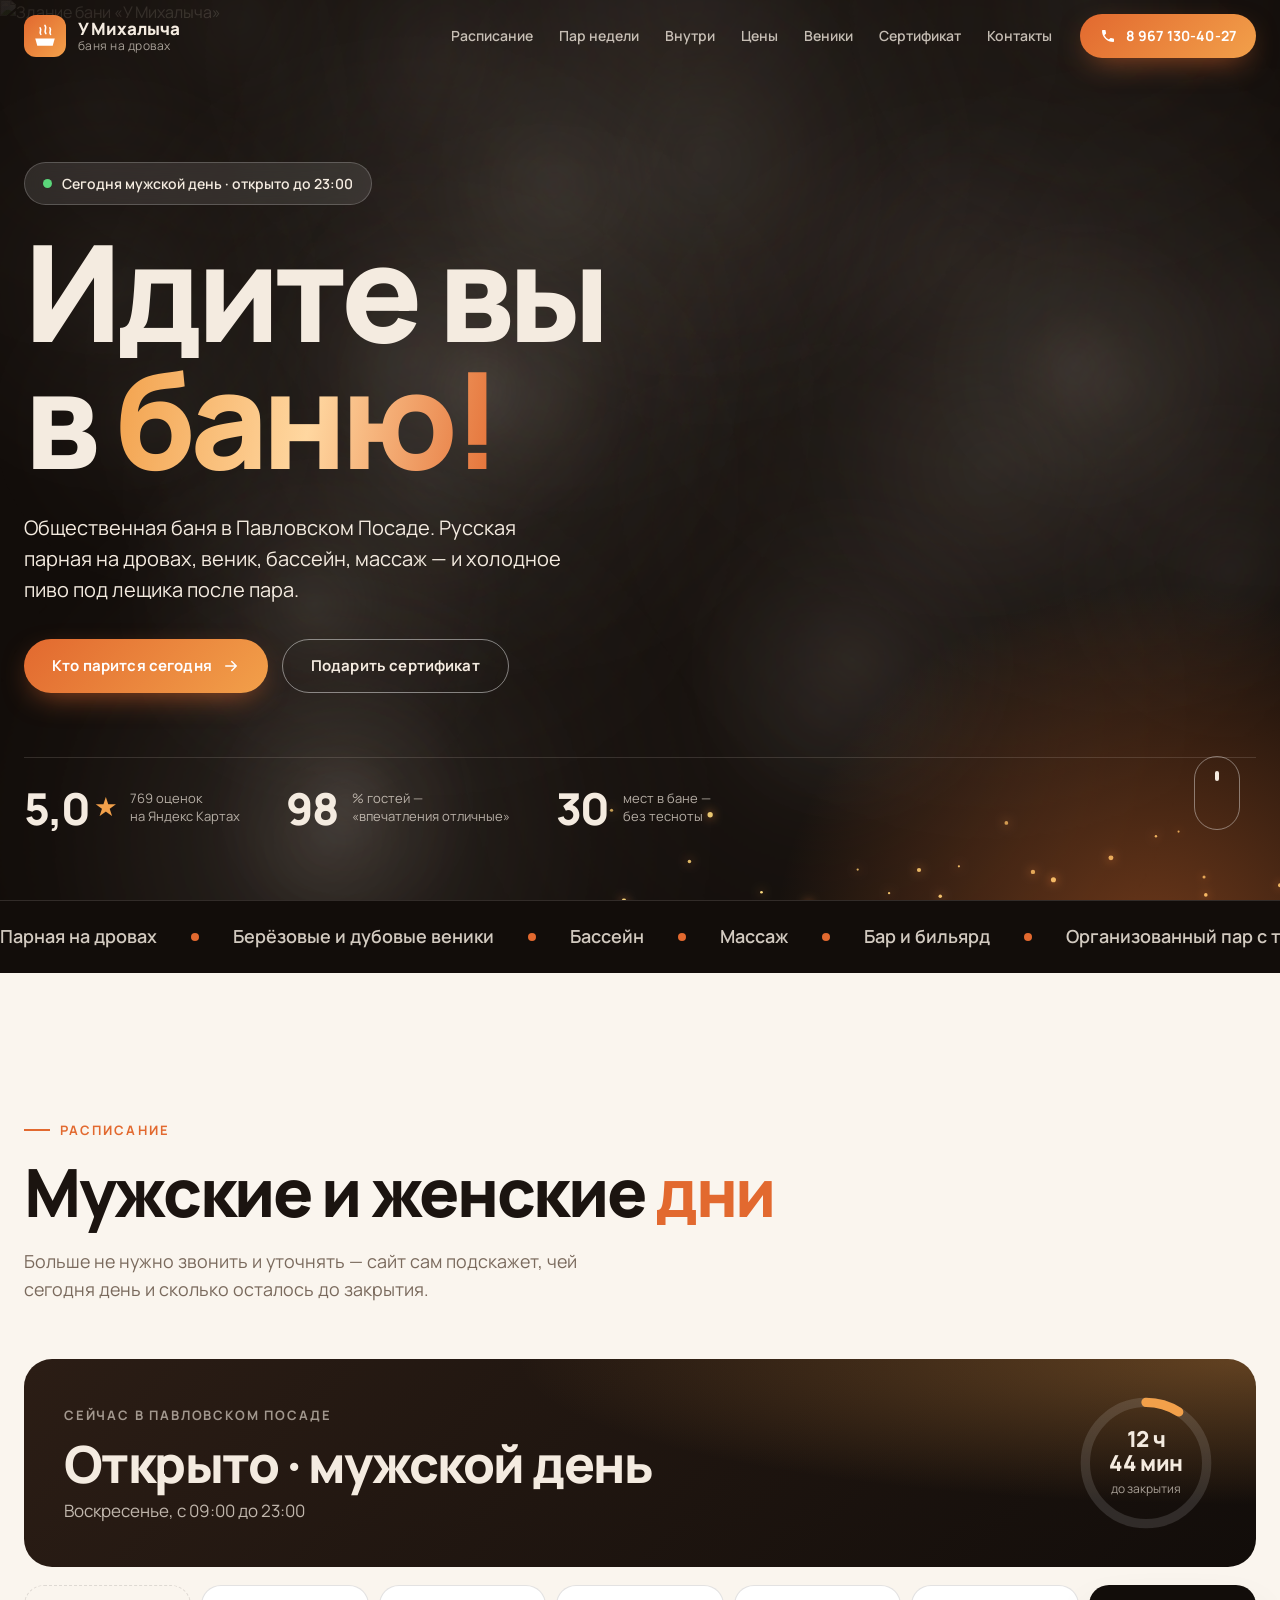
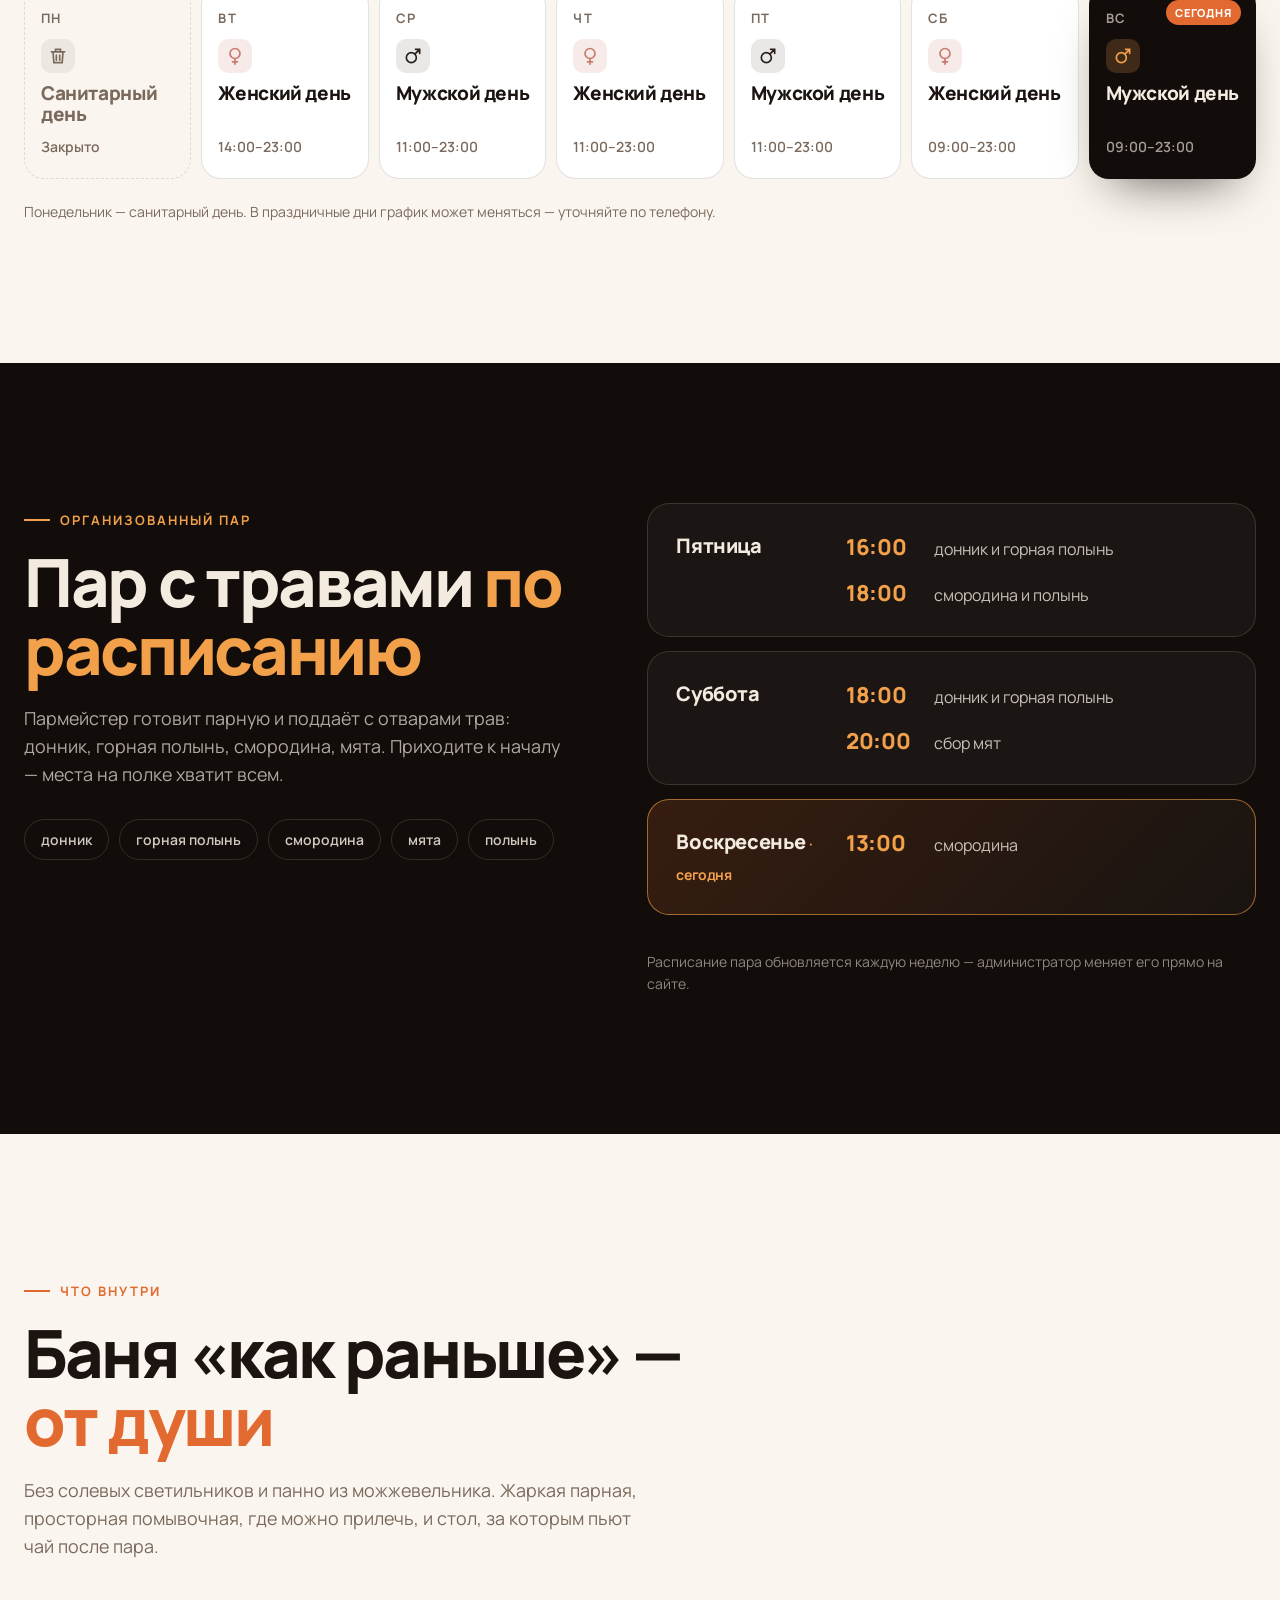
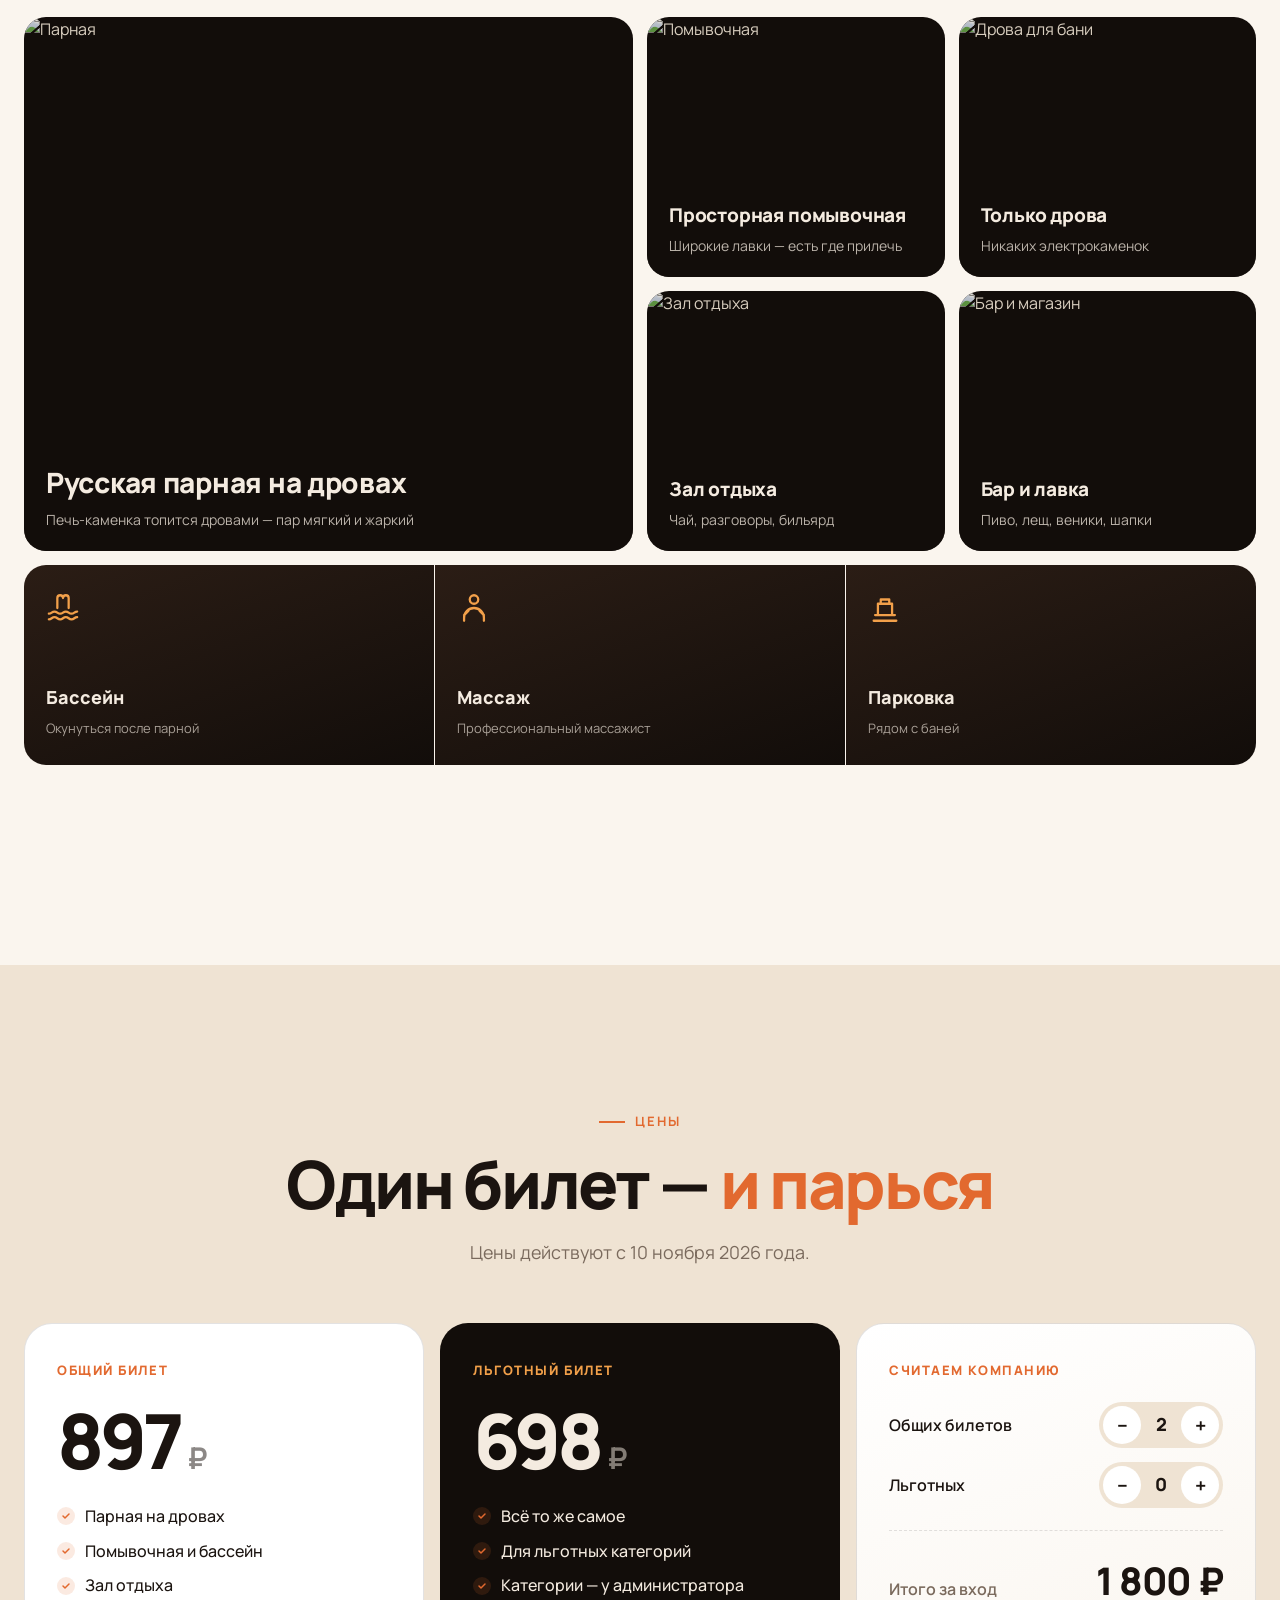
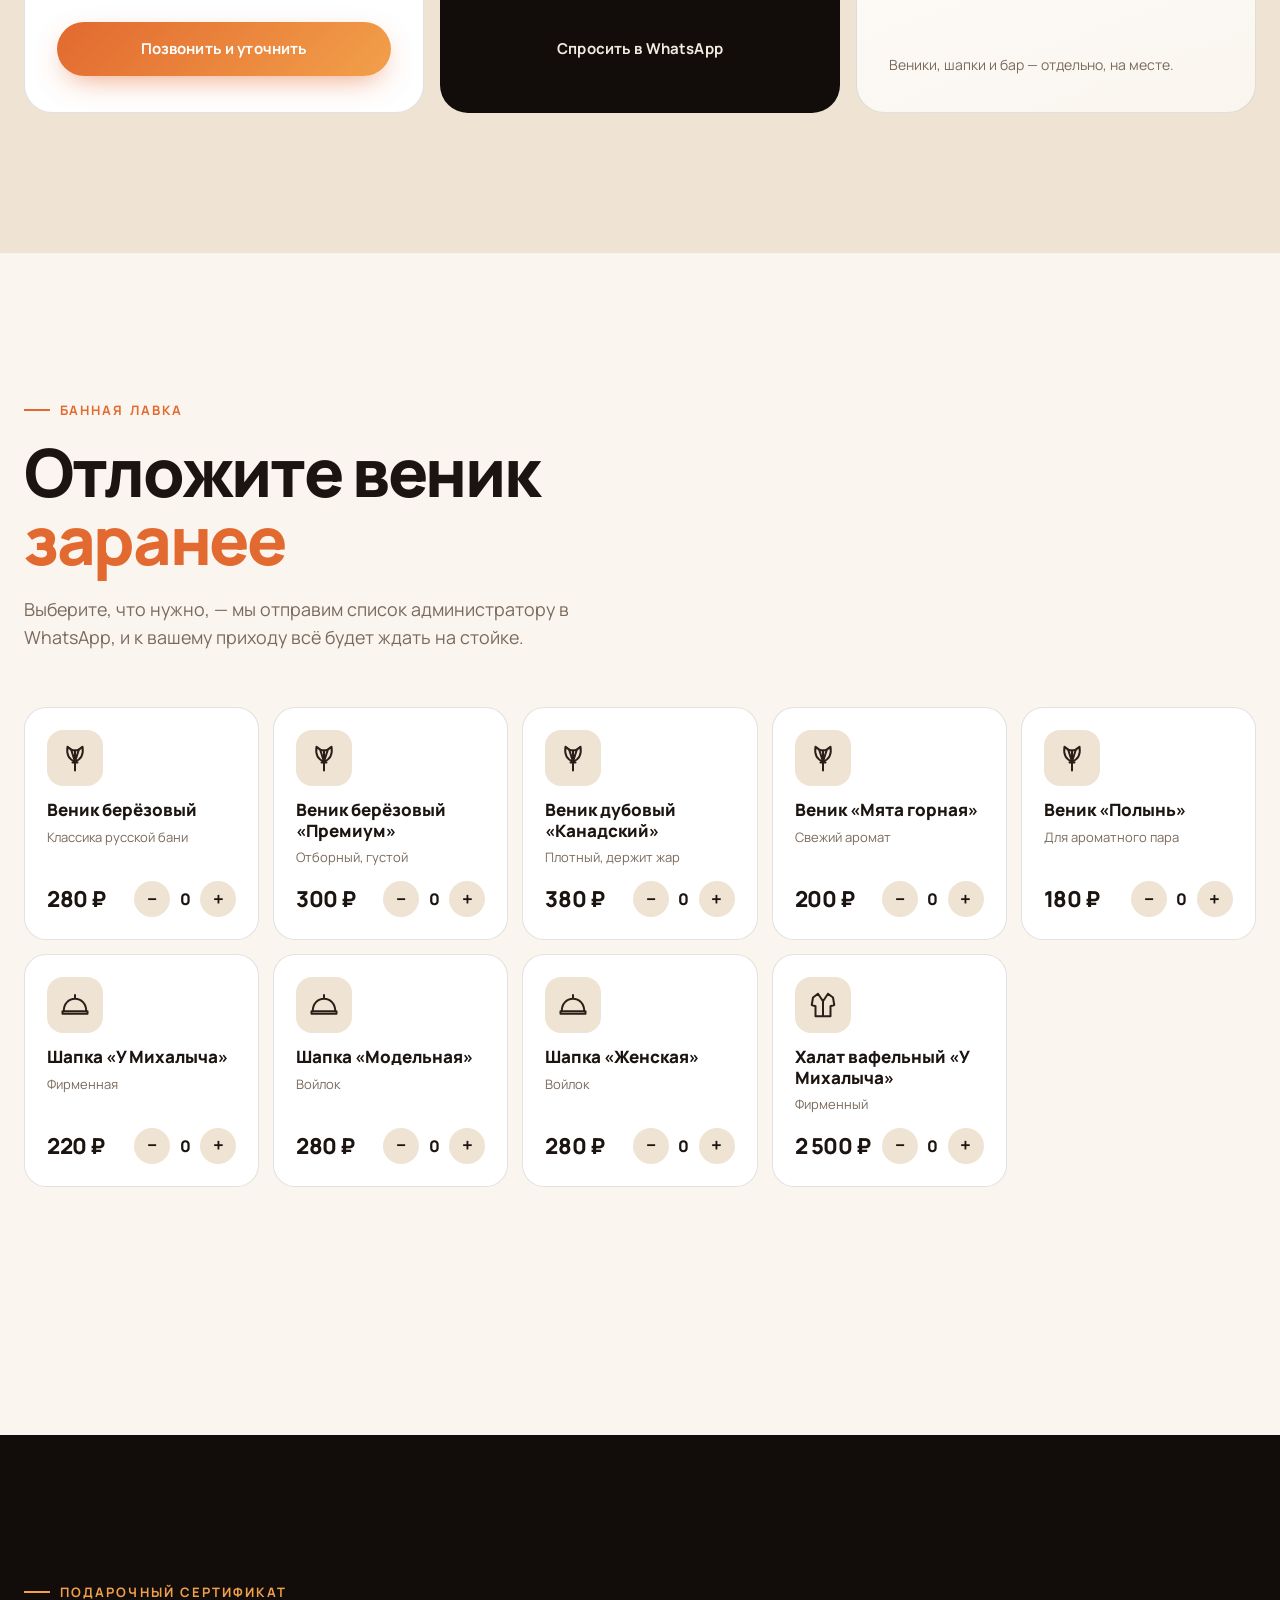
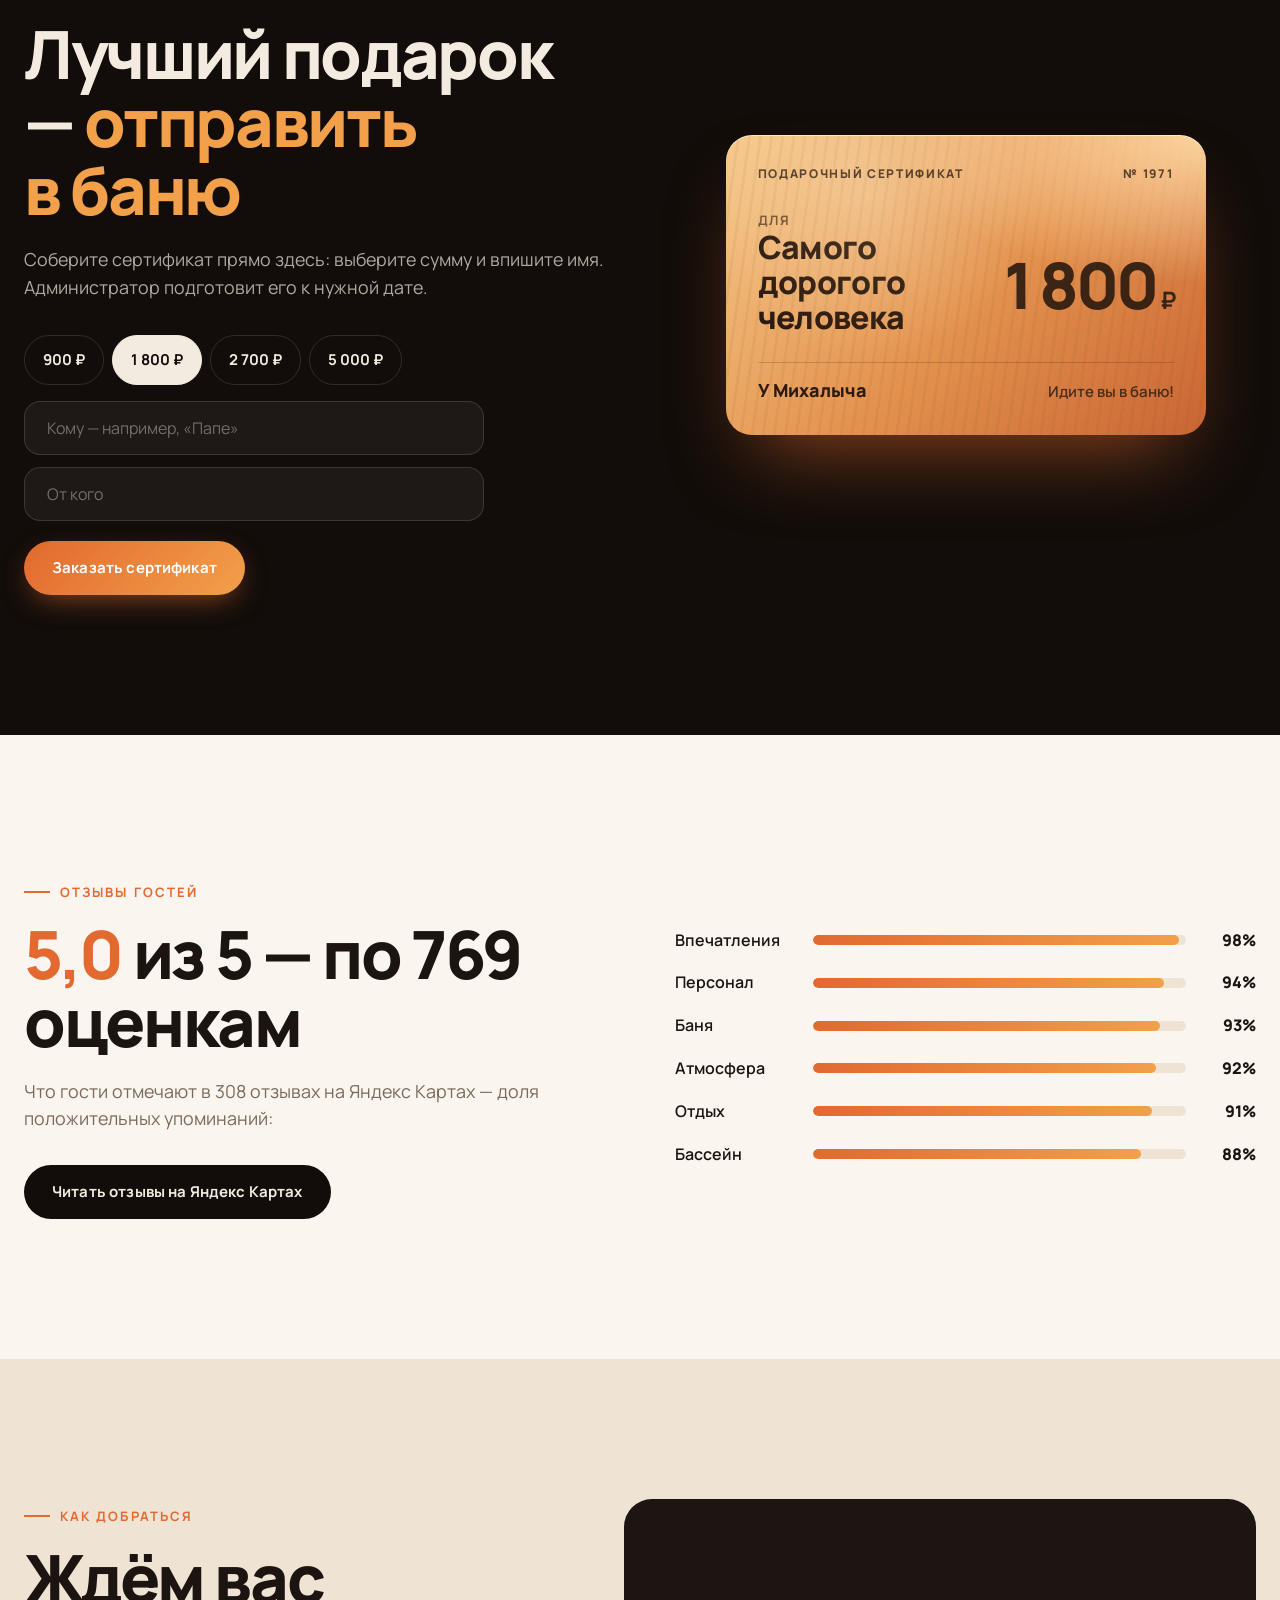
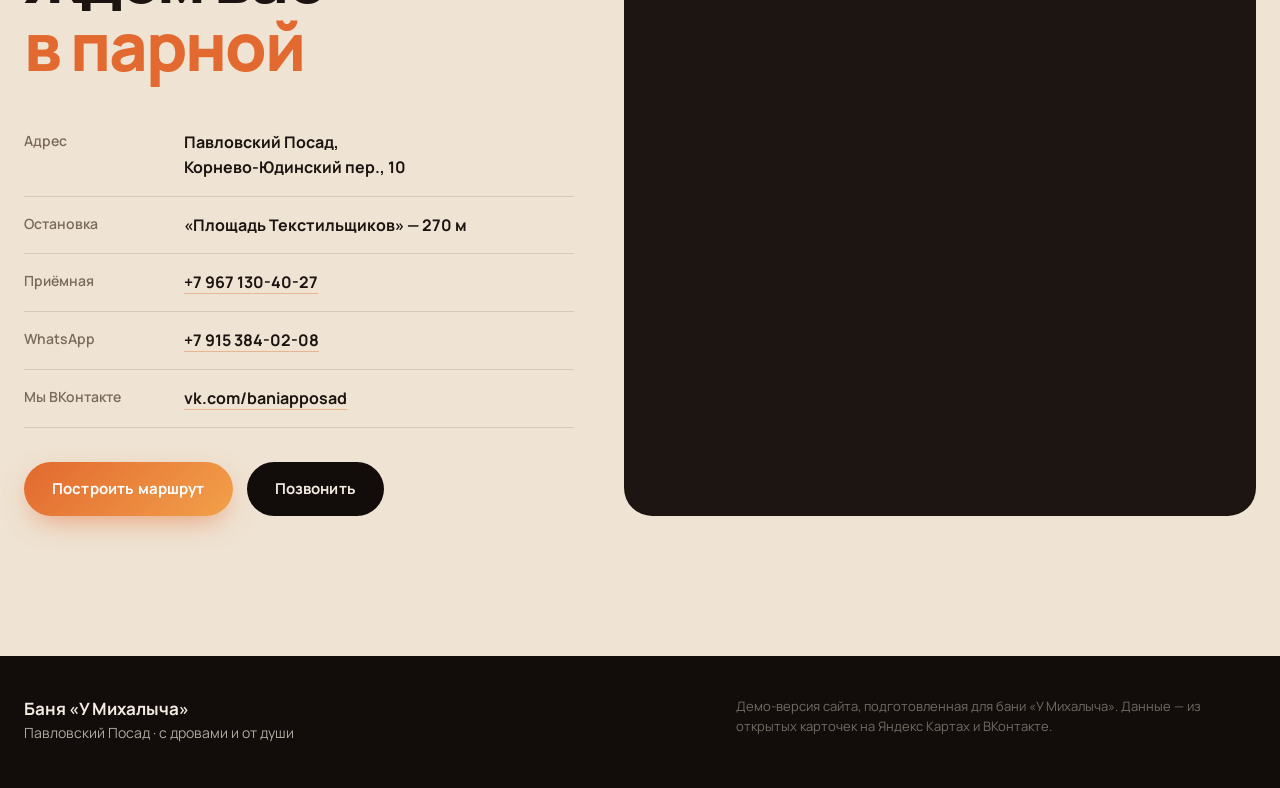
==== commit 6d638505: "Баня: правки мобильной версии и iPhone - прозрачная кнопка «Подарить сертификат» - таймер в две стро" ====
--- a/banya/index.html
+++ b/banya/index.html
@@ -2,7 +2,7 @@
 <html lang="ru">
 <head>
   <meta charset="utf-8">
-  <meta name="viewport" content="width=device-width, initial-scale=1">
+  <meta name="viewport" content="width=device-width, initial-scale=1, viewport-fit=cover">
   <meta name="robots" content="noindex, nofollow">
   <title>Баня «У Михалыча» — общественная баня на дровах в Павловском Посаде</title>
   <meta name="description" content="Русская парная на дровах, бассейн, массаж и бар. Расписание мужских и женских дней, цены, организованный пар, подарочные сертификаты. Павловский Посад, Корнево-Юдинский пер., 10.">
@@ -33,7 +33,8 @@
 }
 
 * { box-sizing: border-box; margin: 0; padding: 0; }
-html { scroll-behavior: smooth; scroll-padding-top: var(--header-h); }
+html { scroll-behavior: smooth; scroll-padding-top: var(--header-h); -webkit-text-size-adjust: 100%; text-size-adjust: 100%; }
+a, button { -webkit-tap-highlight-color: transparent; }
 body {
   font-family: 'Manrope', system-ui, sans-serif;
   color: var(--ink);
@@ -61,18 +62,18 @@
 .btn:hover svg { transform: translateX(3px); }
 .btn-ember { background: linear-gradient(135deg, var(--ember), var(--ember-2)); color: #fff; box-shadow: 0 10px 30px -10px rgba(226, 105, 47, .7); }
 .btn-ember:hover { box-shadow: 0 16px 40px -10px rgba(226, 105, 47, .85); }
-.btn-glass { background: rgba(255, 255, 255, .1); color: var(--cream); border: 1px solid rgba(255, 255, 255, .25); backdrop-filter: blur(10px); }
-.btn-glass:hover { background: rgba(255, 255, 255, .18); }
+.btn-glass { background: transparent; color: var(--cream); border: 1.5px solid rgba(255, 255, 255, .45); }
+.btn-glass:hover { background: rgba(255, 255, 255, .08); }
 .btn-dark { background: var(--coal); color: var(--cream); }
 .btn-sm { min-height: 44px; padding: 0 20px; font-size: 14px; }
 
 /* ===== Шапка ===== */
 .header {
-  position: fixed; inset: 0 0 auto; z-index: 50; height: var(--header-h);
+  position: fixed; inset: 0 0 auto; z-index: 50; height: calc(var(--header-h) + env(safe-area-inset-top)); padding-top: env(safe-area-inset-top);
   display: flex; align-items: center; color: var(--cream);
   transition: background .4s, backdrop-filter .4s, box-shadow .4s;
 }
-.header.scrolled { background: rgba(18, 13, 10, .78); backdrop-filter: blur(16px) saturate(1.4); box-shadow: 0 1px 0 var(--line-light); }
+.header.scrolled { background: rgba(18, 13, 10, .78); -webkit-backdrop-filter: blur(16px) saturate(1.4); backdrop-filter: blur(16px) saturate(1.4); box-shadow: 0 1px 0 var(--line-light); }
 .header-row { display: flex; align-items: center; gap: 28px; }
 .logo { display: flex; align-items: center; gap: 12px; margin-right: auto; }
 .logo-mark { width: 42px; height: 42px; border-radius: 12px; display: grid; place-items: center; background: linear-gradient(135deg, var(--ember), var(--ember-2)); color: #fff; }
@@ -95,7 +96,7 @@
 
 /* ===== Первый экран ===== */
 .hero {
-  position: relative; min-height: 100svh; display: flex; align-items: flex-end;
+  position: relative; min-height: 100vh; min-height: 100svh; display: flex; align-items: flex-end;
   color: var(--cream); background: var(--coal); overflow: hidden; isolation: isolate;
 }
 .hero-media { position: absolute; inset: 0; z-index: -3; }
@@ -115,7 +116,7 @@
 
 .today-pill {
   display: inline-flex; align-items: center; gap: 10px; padding: 10px 18px; border-radius: 999px;
-  background: rgba(255, 255, 255, .1); border: 1px solid rgba(255, 255, 255, .2); backdrop-filter: blur(12px);
+  background: rgba(255, 255, 255, .1); border: 1px solid rgba(255, 255, 255, .2); -webkit-backdrop-filter: blur(12px); backdrop-filter: blur(12px);
   font-size: 14px; font-weight: 600; margin-bottom: 26px;
 }
 .dot { width: 9px; height: 9px; border-radius: 50%; background: #5bd67a; box-shadow: 0 0 0 0 rgba(91, 214, 122, .7); animation: pulse 2s infinite; }
@@ -191,8 +192,8 @@
 .now-ring .track { stroke: rgba(255, 255, 255, .12); }
 .now-ring .bar { stroke: url(#g) var(--ember-2); stroke: var(--ember-2); stroke-linecap: round; stroke-dasharray: 327; stroke-dashoffset: 327; transition: stroke-dashoffset 1.6s var(--ease); }
 .now-ring-text { position: absolute; inset: 0; display: flex; flex-direction: column; align-items: center; justify-content: center; text-align: center; }
-.now-ring-text b { font-size: 24px; font-weight: 800; letter-spacing: -.02em; }
-.now-ring-text span { font-size: 12px; opacity: .65; }
+.now-ring-text b { font-size: 22px; font-weight: 800; letter-spacing: -.02em; line-height: 1.08; }
+.now-ring-text span { font-size: 12px; opacity: .65; margin-top: 4px; }
 
 .week { display: grid; grid-template-columns: repeat(7, 1fr); gap: 10px; }
 .day {
@@ -291,7 +292,7 @@
 .cart-bar {
   position: sticky; bottom: 20px; margin-top: 26px; z-index: 5;
   display: flex; align-items: center; justify-content: space-between; gap: 20px;
-  padding: 14px 14px 14px 28px; border-radius: 999px; background: rgba(18, 13, 10, .9); color: var(--cream); backdrop-filter: blur(14px);
+  padding: 14px 14px 14px 28px; border-radius: 999px; background: rgba(18, 13, 10, .9); color: var(--cream); -webkit-backdrop-filter: blur(14px); backdrop-filter: blur(14px);
   transform: translateY(30px); opacity: 0; pointer-events: none; transition: transform .5s var(--ease), opacity .5s;
 }
 .cart-bar.show { transform: none; opacity: 1; pointer-events: auto; }
@@ -357,6 +358,7 @@
 .map { border-radius: 28px; overflow: hidden; min-height: 460px; background: var(--coal-2); position: relative; }
 /* iframe выше контейнера: рекламные карточки виджета уходят за нижний край */
 .map iframe { position: absolute; inset: 0 0 auto; width: 100%; height: calc(100% + 132px); border: 0; filter: sepia(.15) saturate(.9); }
+.map-static { display: none; }
 
 /* ===== Подвал ===== */
 .footer { background: var(--coal); color: rgba(244, 235, 224, .7); padding: 40px 0 44px; }
@@ -371,14 +373,14 @@
   .nav { display: none; }
   .burger { display: block; }
   .nav-open .nav {
-    display: flex; position: fixed; inset: var(--header-h) 0 auto; flex-direction: column; gap: 0;
-    background: rgba(18, 13, 10, .97); backdrop-filter: blur(16px); padding: 10px 24px 26px; font-size: 20px;
+    display: flex; position: fixed; inset: calc(var(--header-h) + env(safe-area-inset-top)) 0 auto; flex-direction: column; gap: 0;
+    background: rgba(18, 13, 10, .97); -webkit-backdrop-filter: blur(16px); backdrop-filter: blur(16px); padding: 10px 24px 26px; font-size: 20px;
   }
   .nav-open .nav a { padding: 14px 0; border-bottom: 1px solid var(--line-light); opacity: 1; }
   .nav-open .nav a::after { display: none; }
   .nav-open .header { background: rgba(18, 13, 10, .97); }
   .week { grid-template-columns: repeat(4, 1fr); }
-  .steam-grid, .gift-grid, .reviews-grid { grid-template-columns: 1fr; gap: 46px; }
+  .steam-grid, .gift-grid, .reviews-grid, .contacts-grid { grid-template-columns: 1fr; gap: 46px; }
   .bento { grid-template-columns: repeat(2, 1fr); grid-auto-rows: 230px; }
   .price-grid { grid-template-columns: 1fr 1fr; }
   .price-card-calc { grid-column: span 2; }
@@ -397,7 +399,7 @@
   .marquee span { font-size: 15px; }
   .now-card { flex-direction: column; align-items: flex-start; padding: 28px 24px; }
   .now-card { gap: 20px; }
-  .now-ring { width: 116px; height: 116px; align-self: flex-start; }
+  .now-ring { width: 128px; height: 128px; align-self: flex-start; }
   .now-ring-text b { font-size: 20px; }
   .week { grid-template-columns: 1fr; gap: 8px; }
   .day { min-height: 0; flex-direction: row; align-items: center; padding: 16px 18px; gap: 14px; }
@@ -408,14 +410,19 @@
   .day-type .d-w { display: none; }
   .day-time { white-space: nowrap; }
   .tl-item { grid-template-columns: 1fr; gap: 12px; padding: 22px; }
-  .bento { grid-template-columns: 1fr; grid-auto-rows: 240px; }
-  .tile-xl, .tile-feature { grid-column: auto; grid-row: auto; }
-  .tile-xl { height: 340px; }
-  .tile-feature { grid-template-columns: 1fr; height: auto; }
-  .feat { flex-direction: row; align-items: center; flex-wrap: wrap; gap: 4px 14px; padding: 20px; }
-  .feat svg { margin: 0; }
-  .feat b { margin: 0; }
-  .feat span { width: 100%; padding-left: 48px; margin-top: -6px; }
+  /* высота от ширины: карточки не наезжают друг на друга ни на одном телефоне */
+  .bento { grid-template-columns: 1fr 1fr; grid-auto-rows: auto; gap: 10px; }
+  .tile { aspect-ratio: 1 / 1.15; border-radius: 18px; }
+  .tile img { position: absolute; inset: 0; }
+  .tile-xl { grid-column: 1 / -1; grid-row: auto; aspect-ratio: 4 / 3.6; }
+  .tile figcaption { padding: 40px 14px 12px; }
+  .tile figcaption b { font-size: 15px; line-height: 1.2; }
+  .tile-xl figcaption b { font-size: 22px; }
+  .tile figcaption span { font-size: 12px; line-height: 1.3; }
+  .tile-feature { grid-column: 1 / -1; aspect-ratio: auto; height: auto; grid-template-columns: 1fr; }
+  .feat { display: grid; grid-template-columns: 34px 1fr; column-gap: 14px; row-gap: 2px; align-items: center; padding: 18px 20px; }
+  .feat svg { grid-row: span 2; margin: 0; }
+  .feat b { margin: 0; font-size: 17px; }
   .price-grid { grid-template-columns: 1fr; }
   .price-card-calc { grid-column: auto; }
   .price b { font-size: 64px; }
@@ -424,7 +431,7 @@
   .item-ico { width: 46px; height: 46px; }
   .item b { font-size: 15px; }
   .item-row { flex-direction: column; align-items: flex-start; gap: 10px; }
-  .cart-bar { bottom: 84px; border-radius: 22px; padding: 12px 12px 12px 18px; }
+  .cart-bar { bottom: calc(84px + env(safe-area-inset-bottom)); border-radius: 22px; padding: 12px 12px 12px 18px; }
   .cart-bar .btn { padding: 0 16px; min-height: 46px; font-size: 14px; }
   .cart-bar div { flex-direction: column; gap: 0; }
   .gift-card { padding: 22px; aspect-ratio: auto; grid-template-rows: auto auto auto auto; gap: 14px; }
@@ -432,11 +439,19 @@
   .gc-amount { position: static; transform: none; }
   .bar-row { grid-template-columns: 96px 1fr 44px; gap: 12px; font-size: 14px; }
   .contact-list li { grid-template-columns: 1fr; gap: 2px; }
-  .map { min-height: 380px; }
-  .footer { padding-bottom: 110px; }
+  .map { min-height: 0; border-radius: 22px; }
+  .map iframe { display: none; }
+  .map-static { display: block; position: relative; }
+  .map-static img { width: 100%; aspect-ratio: 650 / 450; object-fit: cover; filter: sepia(.12) saturate(.9); }
+  .map-static span {
+    position: absolute; left: 12px; right: 12px; bottom: 12px; min-height: 48px; border-radius: 14px;
+    display: flex; align-items: center; justify-content: center; gap: 8px;
+    background: rgba(18, 13, 10, .88); color: var(--cream); font-weight: 700; font-size: 15px;
+  }
+  .footer { padding-bottom: calc(110px + env(safe-area-inset-bottom)); }
   .mobile-bar {
-    display: grid; grid-template-columns: repeat(3, 1fr); position: fixed; left: 12px; right: 12px; bottom: 12px; z-index: 40;
-    background: rgba(18, 13, 10, .92); backdrop-filter: blur(14px); border-radius: 20px; padding: 6px; box-shadow: 0 16px 40px -10px rgba(0, 0, 0, .5);
+    display: grid; grid-template-columns: repeat(3, 1fr); position: fixed; left: 12px; right: 12px; bottom: calc(12px + env(safe-area-inset-bottom)); z-index: 40;
+    background: rgba(18, 13, 10, .92); -webkit-backdrop-filter: blur(14px); backdrop-filter: blur(14px); border-radius: 20px; padding: 6px; box-shadow: 0 16px 40px -10px rgba(0, 0, 0, .5);
   }
   .mobile-bar a { display: flex; flex-direction: column; align-items: center; gap: 3px; padding: 9px 0; color: var(--cream); font-size: 12px; font-weight: 700; border-radius: 14px; }
   .mobile-bar a:first-child { background: linear-gradient(135deg, var(--ember), var(--ember-2)); }
@@ -745,6 +760,11 @@
       </div>
       <div class="map reveal" data-delay="2">
         <iframe src="https://yandex.ru/map-widget/v1/?ll=38.698344%2C55.775312&z=16&pt=38.698344%2C55.775312%2Cpm2rdm" loading="lazy" title="Баня «У Михалыча» на карте"></iframe>
+        <!-- на телефоне — лёгкая картинка карты, не перехватывает прокрутку -->
+        <a class="map-static" href="https://yandex.ru/maps/org/u_mikhalycha/1117081248/" target="_blank" rel="noopener">
+          <img src="https://static-maps.yandex.ru/1.x/?ll=38.698344,55.775312&z=16&size=650,450&l=map&pt=38.698344,55.775312,pm2rdl" alt="Баня «У Михалыча» на карте Павловского Посада" loading="lazy">
+          <span>Открыть в Яндекс Картах</span>
+        </a>
       </div>
     </div>
   </section>
@@ -800,7 +820,8 @@
     return { day, min: +p.hour * 60 + +p.minute };
   }
   const hm = h => String(h).padStart(2, '0') + ':00';
-  const dur = m => { const h = Math.floor(m / 60), mm = m % 60; return h ? `${h} ч ${mm} мин` : `${mm} мин`; };
+  // в две строки, чтобы всегда помещалось в кольцо
+  const dur = m => { const h = Math.floor(m / 60), mm = m % 60; return h ? `${h} ч<br>${mm} мин` : `${mm} мин`; };
 
   function status() {
     const { day, min } = moscowNow();
@@ -831,14 +852,14 @@
       pill.textContent = `Сегодня ${TYPE[s.t.type].toLowerCase()} · открыто до ${hm(s.t.to)}`;
       $('#nowTitle').textContent = `Открыто · ${TYPE[s.t.type].toLowerCase()}`;
       $('#nowSub').textContent = `${DAYS[s.day]}, с ${hm(s.t.from)} до ${hm(s.t.to)}`;
-      $('#nowTimer').textContent = dur(s.left);
+      $('#nowTimer').innerHTML = dur(s.left);
       $('#nowTimerLabel').textContent = 'до закрытия';
       if (s.t.type === 'women') card.classList.add('women');
     } else if (s.state === 'soon') {
       pill.textContent = `Сегодня ${TYPE[s.t.type].toLowerCase()} · откроемся в ${hm(s.t.from)}`;
       $('#nowTitle').textContent = `Сегодня — ${TYPE[s.t.type].toLowerCase()}`;
       $('#nowSub').textContent = `Откроемся в ${hm(s.t.from)}, работаем до ${hm(s.t.to)}`;
-      $('#nowTimer').textContent = dur(s.left);
+      $('#nowTimer').innerHTML = dur(s.left);
       $('#nowTimerLabel').textContent = 'до открытия';
       if (s.t.type === 'women') card.classList.add('women');
     } else {
@@ -846,7 +867,7 @@
       pill.textContent = `Сейчас закрыто · ${when.toLowerCase()} — ${TYPE[s.nt.type].toLowerCase()} с ${hm(s.nt.from)}`;
       $('#nowTitle').textContent = SCHEDULE[s.day].type === 'off' ? 'Сегодня санитарный день' : 'Сейчас закрыто';
       $('#nowSub').textContent = `${when} — ${TYPE[s.nt.type].toLowerCase()}, с ${hm(s.nt.from)}`;
-      $('#nowTimer').textContent = dur(s.left);
+      $('#nowTimer').innerHTML = dur(s.left);
       $('#nowTimerLabel').textContent = 'до открытия';
       card.classList.add('closed');
     }
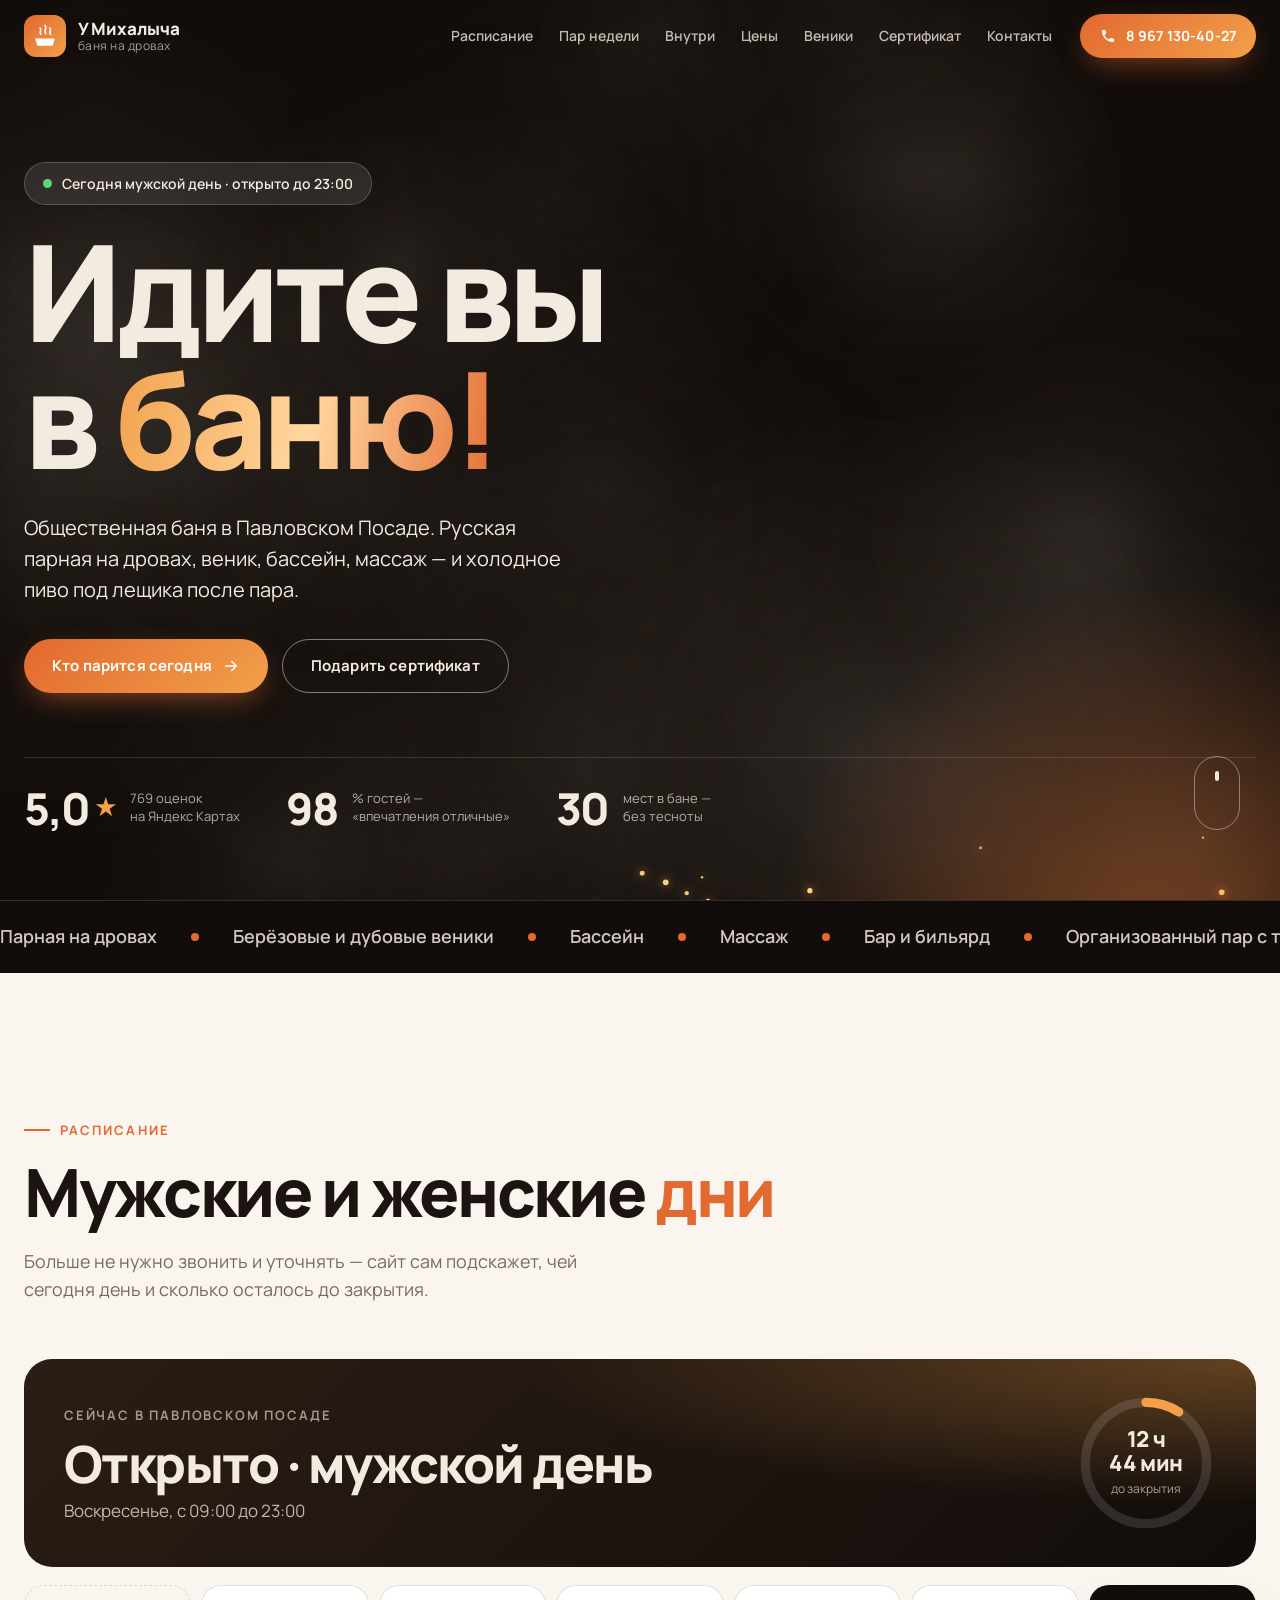
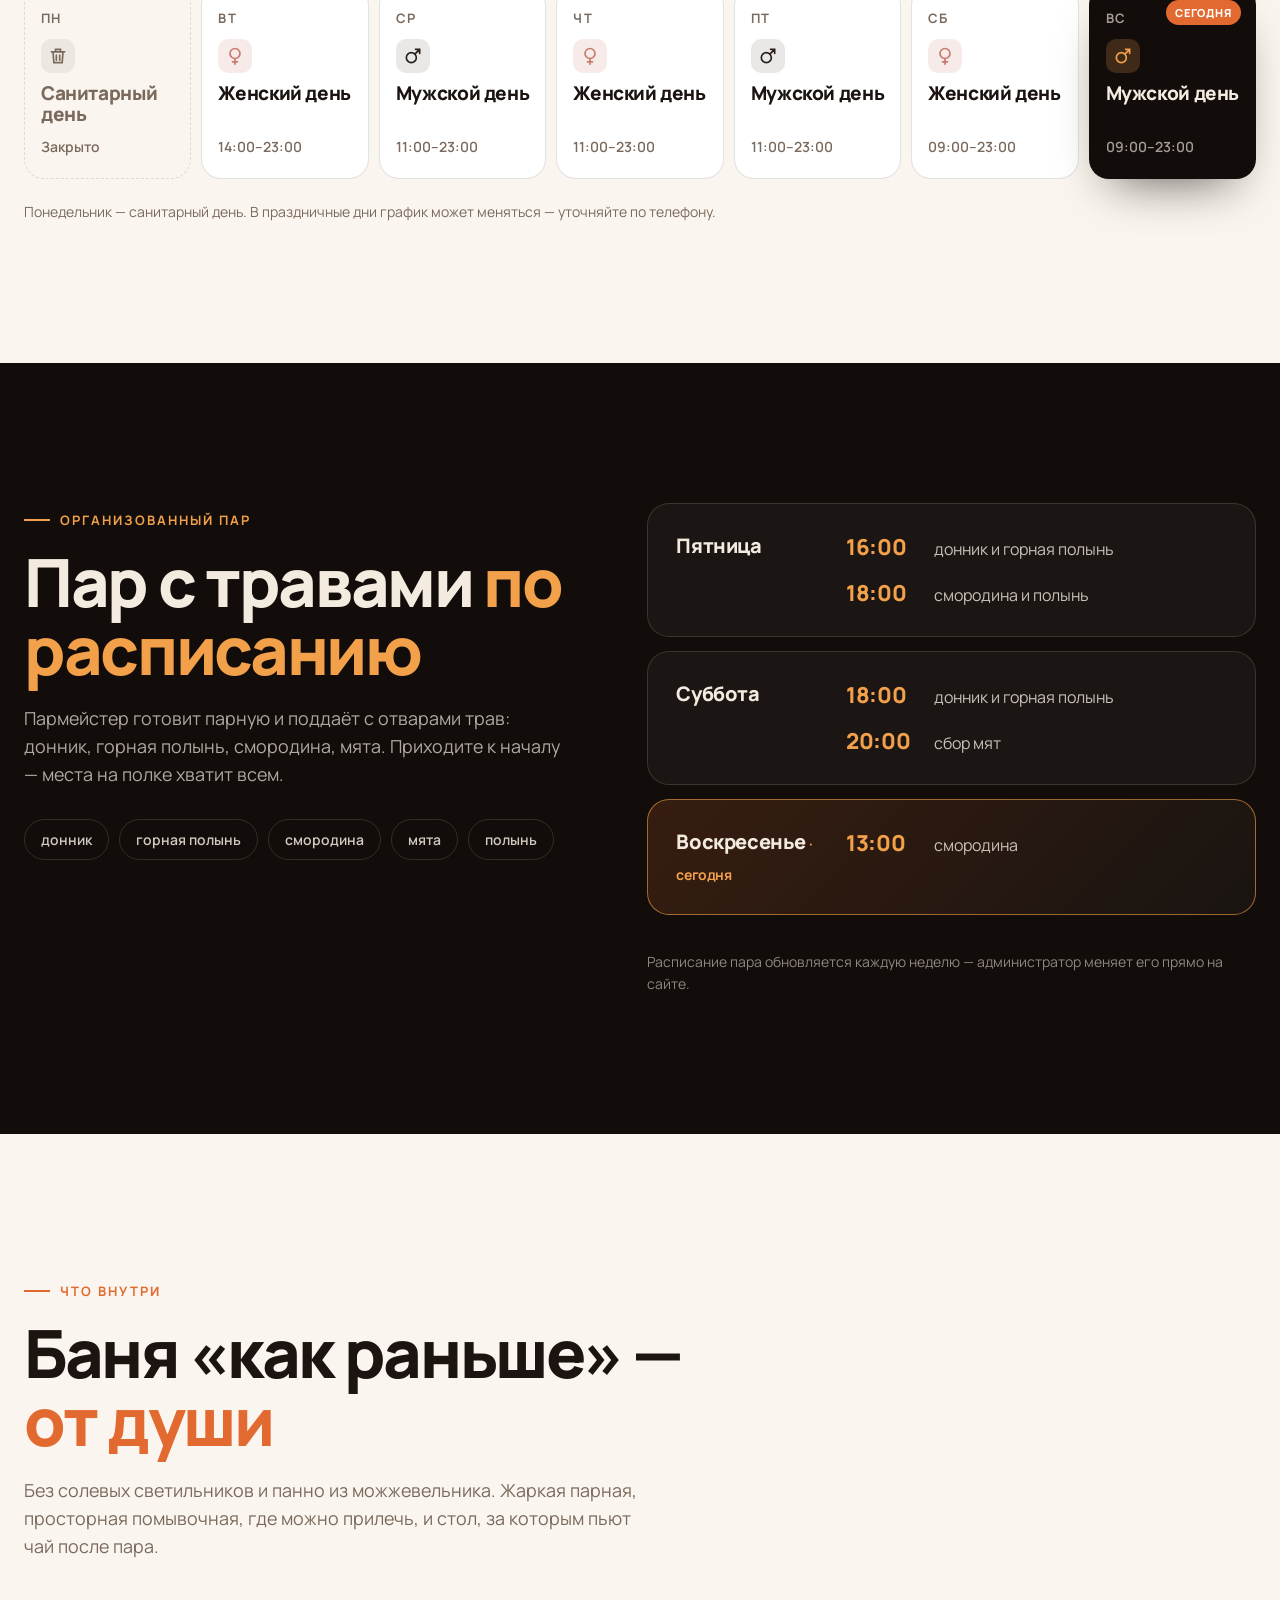
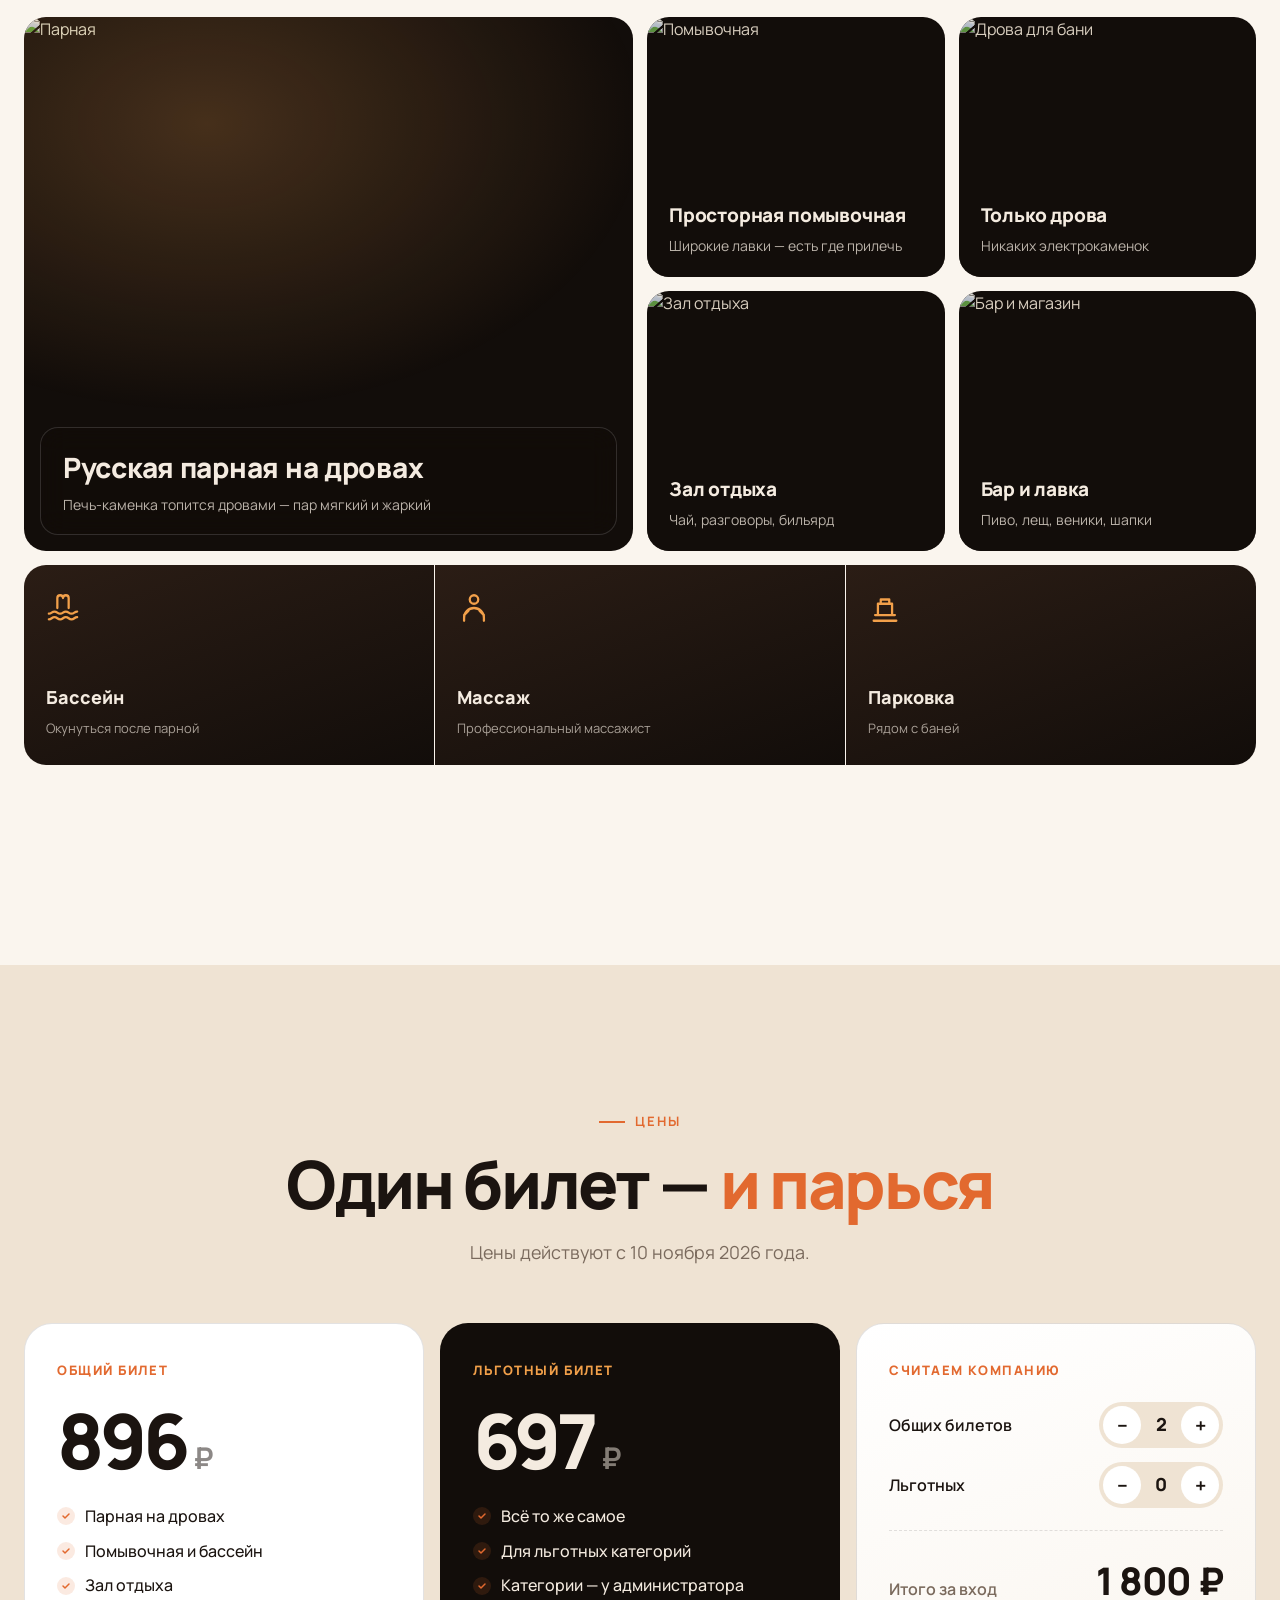
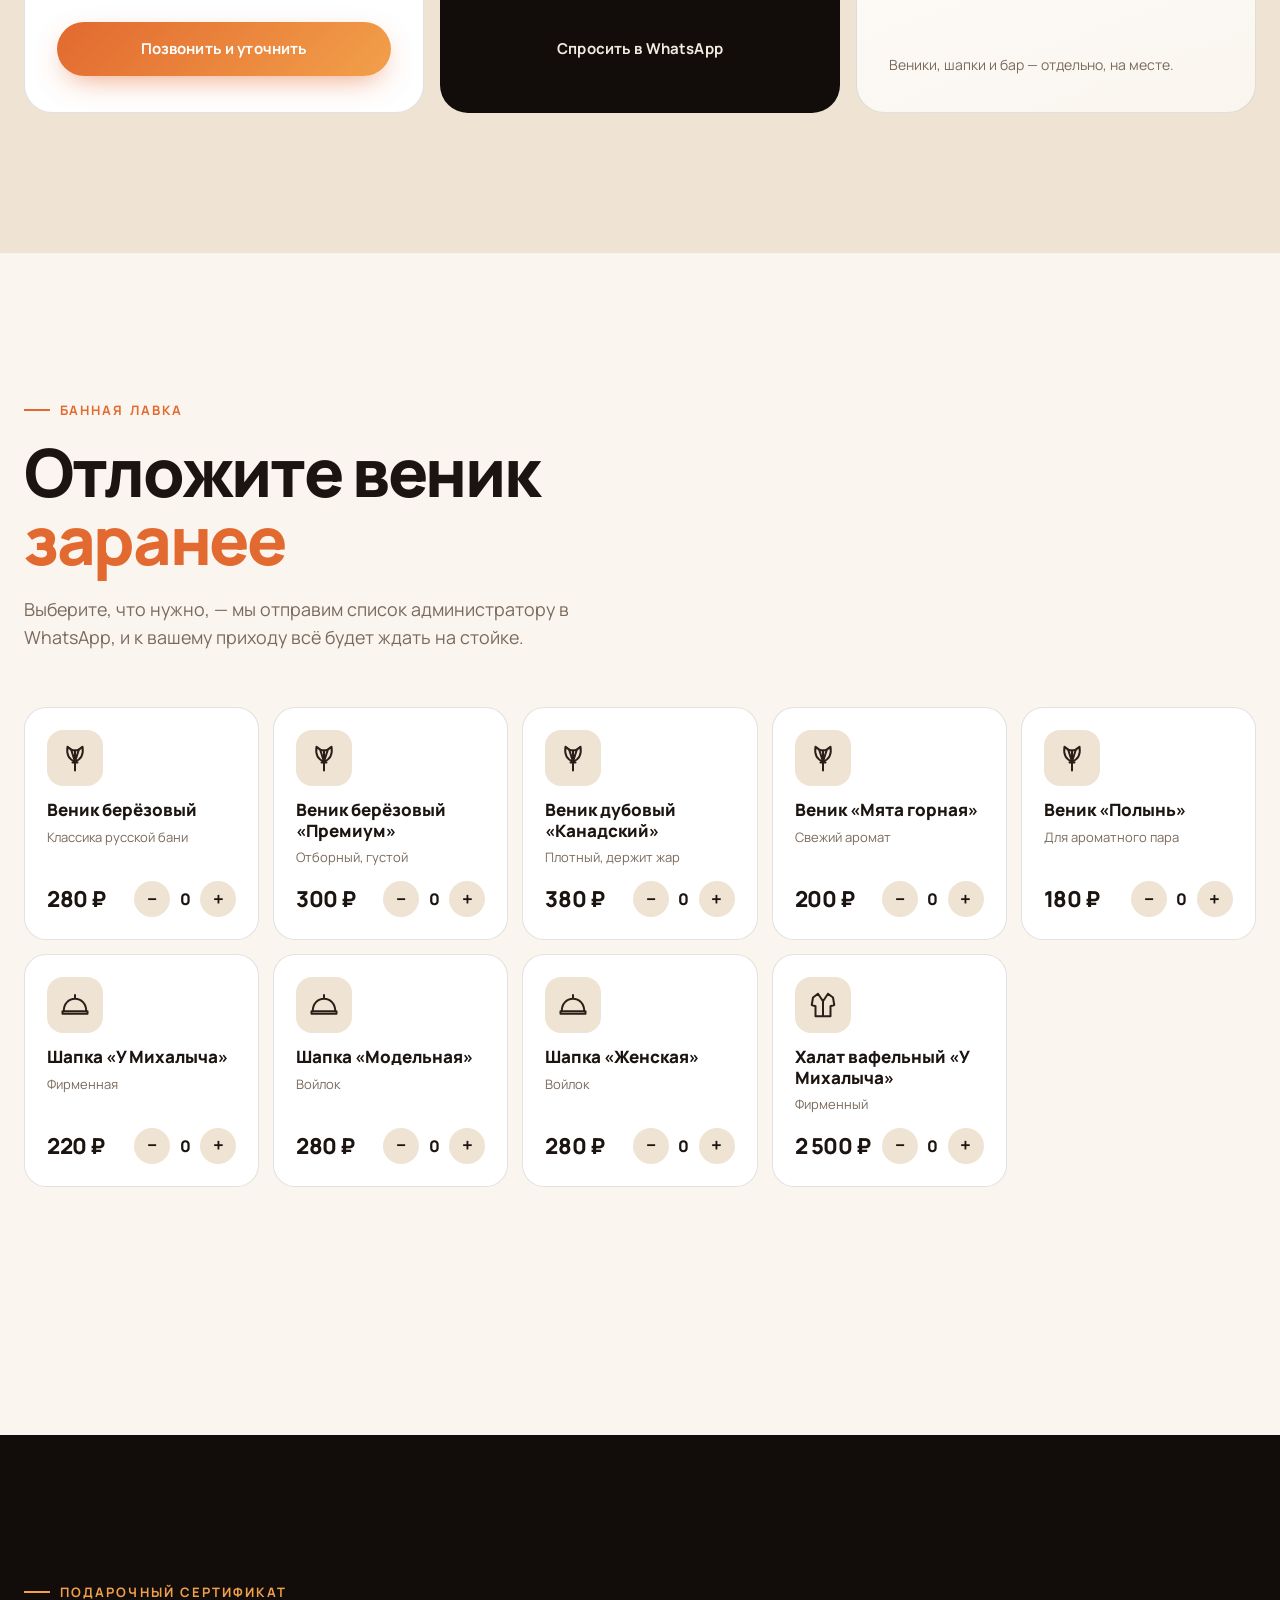
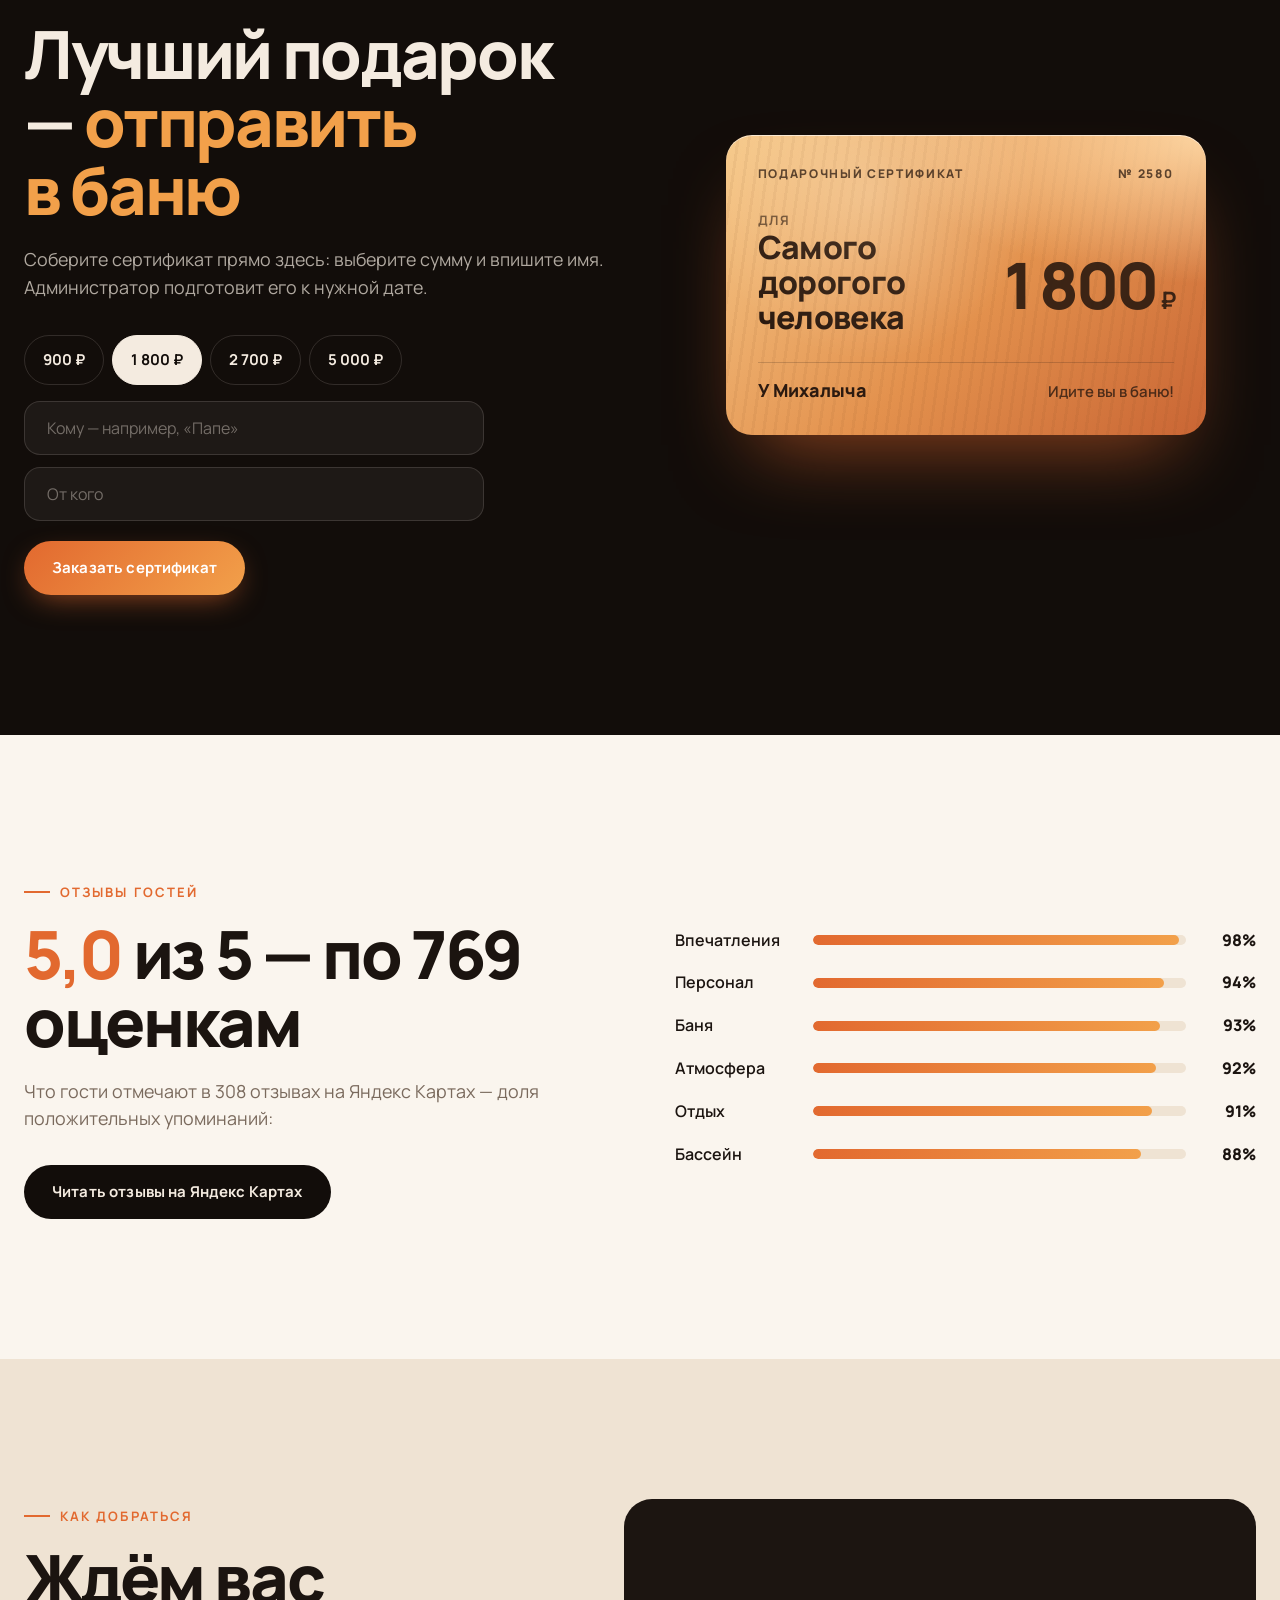
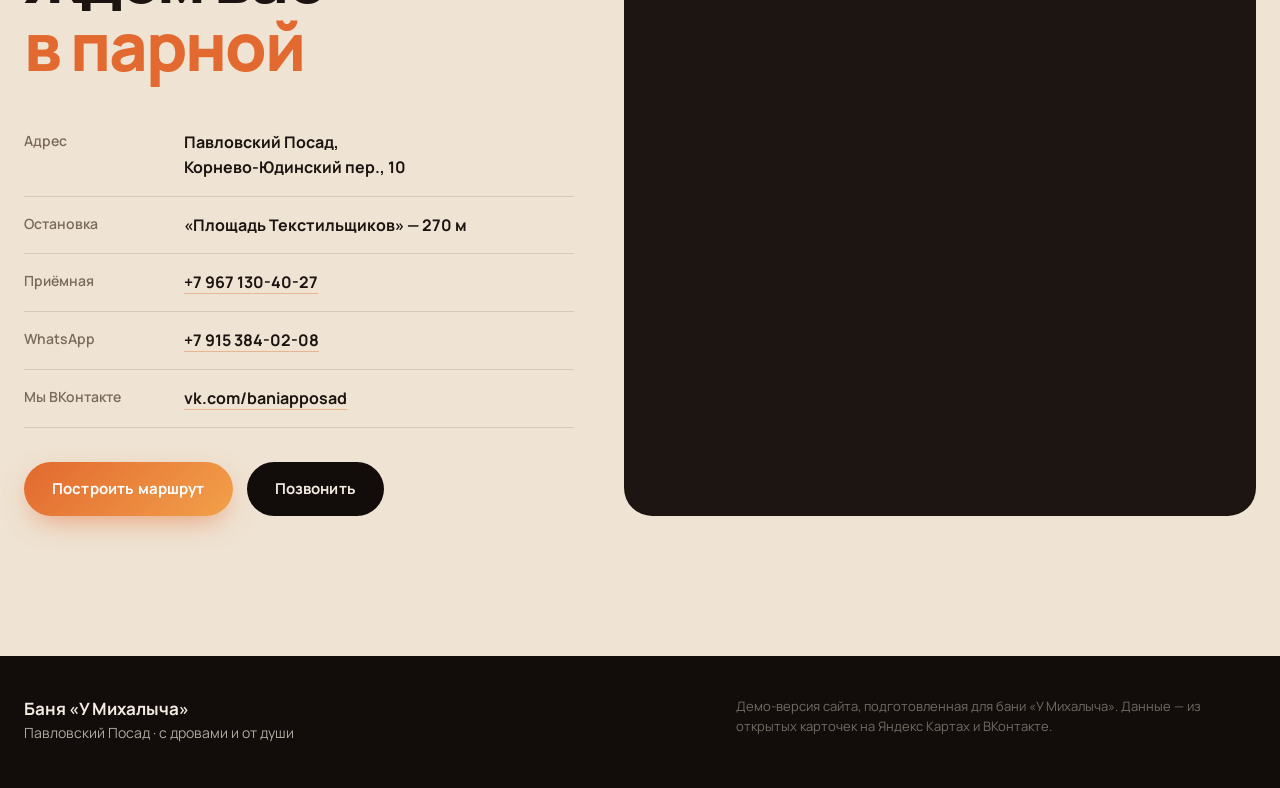
==== commit bbfca14f: "Баня: движение главного фото, чёткая парная - главное фото: въезд камеры при загрузке, медленное при" ====
--- a/banya/index.html
+++ b/banya/index.html
@@ -99,10 +99,12 @@
   position: relative; min-height: 100vh; min-height: 100svh; display: flex; align-items: flex-end;
   color: var(--cream); background: var(--coal); overflow: hidden; isolation: isolate;
 }
-.hero-media { position: absolute; inset: 0; z-index: -3; }
-.kb { position: absolute; inset: 0; animation: kb 26s ease-in-out infinite alternate; }
-.kb img { width: 100%; height: 100%; object-fit: cover; filter: saturate(.85) contrast(1.05) brightness(.62) sepia(.25); }
-@keyframes kb { from { transform: scale(1.06); } to { transform: scale(1.22) translate(-2%, -2%); } }
+/* Фото: при загрузке плавно «отъезжает» камера, потом медленно дышит. При прокрутке — лёгкий параллакс */
+.hero-media { position: absolute; inset: -6% 0 0; z-index: -3; transform: translate3d(0, var(--py, 0px), 0); will-change: transform; }
+.kb { position: absolute; inset: 0; animation: kbIntro 3.4s cubic-bezier(.16, .8, .24, 1) both; will-change: transform; }
+.kb img { width: 100%; height: 100%; object-fit: cover; filter: saturate(.85) contrast(1.05) brightness(.62) sepia(.25); animation: kb 16s ease-in-out 3.4s infinite alternate; will-change: transform; }
+@keyframes kbIntro { from { transform: scale(1.32); filter: blur(6px) brightness(.6); } to { transform: scale(1); filter: none; } }
+@keyframes kb { from { transform: scale(1) translate(0, 0); } to { transform: scale(1.16) translate(-2.5%, -1.5%); } }
 .hero::before {
   content: ''; position: absolute; inset: 0; z-index: -2;
   background:
@@ -245,6 +247,26 @@
 .tile figcaption b { font-size: 19px; font-weight: 800; letter-spacing: -.01em; }
 .tile-xl figcaption b { font-size: 28px; }
 .tile figcaption span { font-size: 14px; opacity: .75; }
+/* Большое фото парной: тёплый тон, мягкое свечение «пара» и медленное дыхание */
+.tile-xl img { filter: contrast(1.1) saturate(1.08) sepia(.22) brightness(.86); animation: tileBreath 18s ease-in-out infinite alternate; }
+.tile-xl:hover img { filter: contrast(1.12) saturate(1.12) sepia(.15) brightness(.95); }
+@keyframes tileBreath { from { transform: scale(1.02); } to { transform: scale(1.1) translate(-1.5%, -1%); } }
+.steam-glow {
+  position: absolute; inset: -8%; pointer-events: none;
+  background: var(--img) center / cover; filter: blur(22px) brightness(1.5) saturate(1.3);
+  mix-blend-mode: screen; opacity: .32;
+}
+.tile-xl::after {
+  content: ''; position: absolute; inset: 0; pointer-events: none;
+  background:
+    radial-gradient(120% 90% at 30% 20%, rgba(255, 170, 90, .22), transparent 60%),
+    radial-gradient(140% 120% at 50% 50%, transparent 55%, rgba(18, 13, 10, .55) 100%);
+}
+.tile-xl figcaption {
+  z-index: 1; inset: auto 16px 16px; padding: 18px 22px; border-radius: 18px;
+  background: rgba(18, 13, 10, .38); border: 1px solid rgba(255, 255, 255, .14);
+  -webkit-backdrop-filter: blur(14px) saturate(1.3); backdrop-filter: blur(14px) saturate(1.3);
+}
 .tile-feature { grid-column: 1 / -1; grid-row: auto; height: 200px; display: grid; grid-template-columns: repeat(3, 1fr); gap: 1px; background: var(--line-light); }
 .feat { background: linear-gradient(160deg, #2b1d15, var(--coal)); padding: 26px 22px; display: flex; flex-direction: column; gap: 6px; }
 .feat svg { width: 34px; height: 34px; fill: none; stroke: var(--ember-2); stroke-width: 1.6; stroke-linecap: round; stroke-linejoin: round; margin-bottom: auto; }
@@ -418,6 +440,7 @@
   .tile figcaption { padding: 40px 14px 12px; }
   .tile figcaption b { font-size: 15px; line-height: 1.2; }
   .tile-xl figcaption b { font-size: 22px; }
+  .tile-xl figcaption { inset: auto 10px 10px; padding: 12px 14px; border-radius: 14px; }
   .tile figcaption span { font-size: 12px; line-height: 1.3; }
   .tile-feature { grid-column: 1 / -1; aspect-ratio: auto; height: auto; grid-template-columns: 1fr; }
   .feat { display: grid; grid-template-columns: 34px 1fr; column-gap: 14px; row-gap: 2px; align-items: center; padding: 18px 20px; }
@@ -459,7 +482,11 @@
 }
 
 @media (prefers-reduced-motion: reduce) {
-  *, *::before, *::after { animation: none !important; transition: none !important; }
+  *:not(.kb):not(.kb img):not(.tile-xl img), *::before, *::after { animation: none !important; transition: none !important; }
+  /* «Уменьшение движения» включено у многих на iPhone — оставляем спокойное движение фото, без вспышек и выездов текста */
+  .kb { animation: kbIntro 2.4s ease-out both !important; }
+  .kb img { animation: kb 20s ease-in-out 2.4s infinite alternate !important; }
+  .tile-xl img { animation: tileBreath 20s ease-in-out infinite alternate !important; }
   .reveal { opacity: 1; transform: none; }
   .split-line > span { transform: none; }
 }
@@ -602,24 +629,25 @@
         <p class="lead reveal" data-delay="2">Без солевых светильников и панно из можжевельника. Жаркая парная, просторная помывочная, где можно прилечь, и стол, за которым пьют чай после пара.</p>
       </div>
       <div class="bento">
-        <figure class="tile tile-xl reveal">
-          <img src="https://avatars.mds.yandex.net/get-altay/6998076/2a00000182db28119f2542bffef15c6e2815/XL" alt="Парная" loading="lazy">
+        <figure class="tile tile-xl reveal" style="--img: url('https://avatars.mds.yandex.net/get-altay/6998076/2a00000182db28119f2542bffef15c6e2815/XXL')">
+          <img src="https://avatars.mds.yandex.net/get-altay/6998076/2a00000182db28119f2542bffef15c6e2815/XXXL" srcset="https://avatars.mds.yandex.net/get-altay/6998076/2a00000182db28119f2542bffef15c6e2815/XXL 1024w, https://avatars.mds.yandex.net/get-altay/6998076/2a00000182db28119f2542bffef15c6e2815/XXXL 1280w" sizes="(max-width: 720px) 100vw, 50vw" alt="Парная" loading="lazy">
+          <i class="steam-glow" aria-hidden="true"></i>
           <figcaption><b>Русская парная на дровах</b><span>Печь-каменка топится дровами — пар мягкий и жаркий</span></figcaption>
         </figure>
         <figure class="tile reveal" data-delay="1">
-          <img src="https://avatars.mds.yandex.net/get-altay/7044542/2a00000182db28ac4c11d0a8f8dfd73d318b/XL" alt="Помывочная" loading="lazy">
+          <img src="https://avatars.mds.yandex.net/get-altay/7044542/2a00000182db28ac4c11d0a8f8dfd73d318b/XXL" alt="Помывочная" loading="lazy">
           <figcaption><b>Просторная помывочная</b><span>Широкие лавки — есть где прилечь</span></figcaption>
         </figure>
         <figure class="tile reveal" data-delay="2">
-          <img src="https://avatars.mds.yandex.net/get-altay/15185043/2a000001945b7aa18f36890ab26d04585c9c/XL" alt="Дрова для бани" loading="lazy">
+          <img src="https://avatars.mds.yandex.net/get-altay/15185043/2a000001945b7aa18f36890ab26d04585c9c/XXL" alt="Дрова для бани" loading="lazy">
           <figcaption><b>Только дрова</b><span>Никаких электрокаменок</span></figcaption>
         </figure>
         <figure class="tile reveal" data-delay="1">
-          <img src="https://avatars.mds.yandex.net/get-altay/20756808/2a000001a02e2b536235e10b4ef6c050caf2/XL" alt="Зал отдыха" loading="lazy">
+          <img src="https://avatars.mds.yandex.net/get-altay/20756808/2a000001a02e2b536235e10b4ef6c050caf2/XXL" alt="Зал отдыха" loading="lazy">
           <figcaption><b>Зал отдыха</b><span>Чай, разговоры, бильярд</span></figcaption>
         </figure>
         <figure class="tile reveal" data-delay="2">
-          <img src="https://avatars.mds.yandex.net/get-altay/777564/2a00000189876077962a7da3e752347fd2cb/XL" alt="Бар и магазин" loading="lazy">
+          <img src="https://avatars.mds.yandex.net/get-altay/777564/2a00000189876077962a7da3e752347fd2cb/XXL" alt="Бар и магазин" loading="lazy">
           <figcaption><b>Бар и лавка</b><span>Пиво, лещ, веники, шапки</span></figcaption>
         </figure>
         <div class="tile tile-feature reveal" data-delay="3">
@@ -895,7 +923,11 @@
 
   /* ---------- Шапка и меню ---------- */
   const header = $('#header');
-  const onScroll = () => header.classList.toggle('scrolled', scrollY > 40);
+  const heroMedia = $('.hero-media');
+  const onScroll = () => {
+    header.classList.toggle('scrolled', scrollY > 40);
+    if (scrollY < innerHeight * 1.2) heroMedia.style.setProperty('--py', (scrollY * 0.35).toFixed(1) + 'px');
+  };
   addEventListener('scroll', onScroll, { passive: true });
   onScroll();
   $('#burger').addEventListener('click', () => document.body.classList.toggle('nav-open'));
@@ -981,7 +1013,7 @@
       puffs = puffs.filter(p => p.y + p.r > -50);
       while (puffs.length < count()) puffs.push(newPuff(false));
 
-      if (Math.random() < (W < 720 ? .25 : .5)) sparks.push(newSpark());
+      if (Math.random() < (W < 720 ? .25 : .5) * (reduce ? .4 : 1)) sparks.push(newSpark());
       for (const s of sparks) {
         s.life++; s.y -= s.vy; s.w += .05; s.x += s.vx + Math.sin(s.w) * .6;
         const k = 1 - s.life / s.max;
@@ -996,7 +1028,8 @@
     }
     requestAnimationFrame(frame);
   }
-  if (!reduce) requestAnimationFrame(frame);
+  // пар идёт всегда, при «Уменьшении движения» — с меньшим количеством искр
+  requestAnimationFrame(frame);
 
   /* ---------- Калькулятор входа ---------- */
   const PRICE = { full: 900, lgot: 700 };
